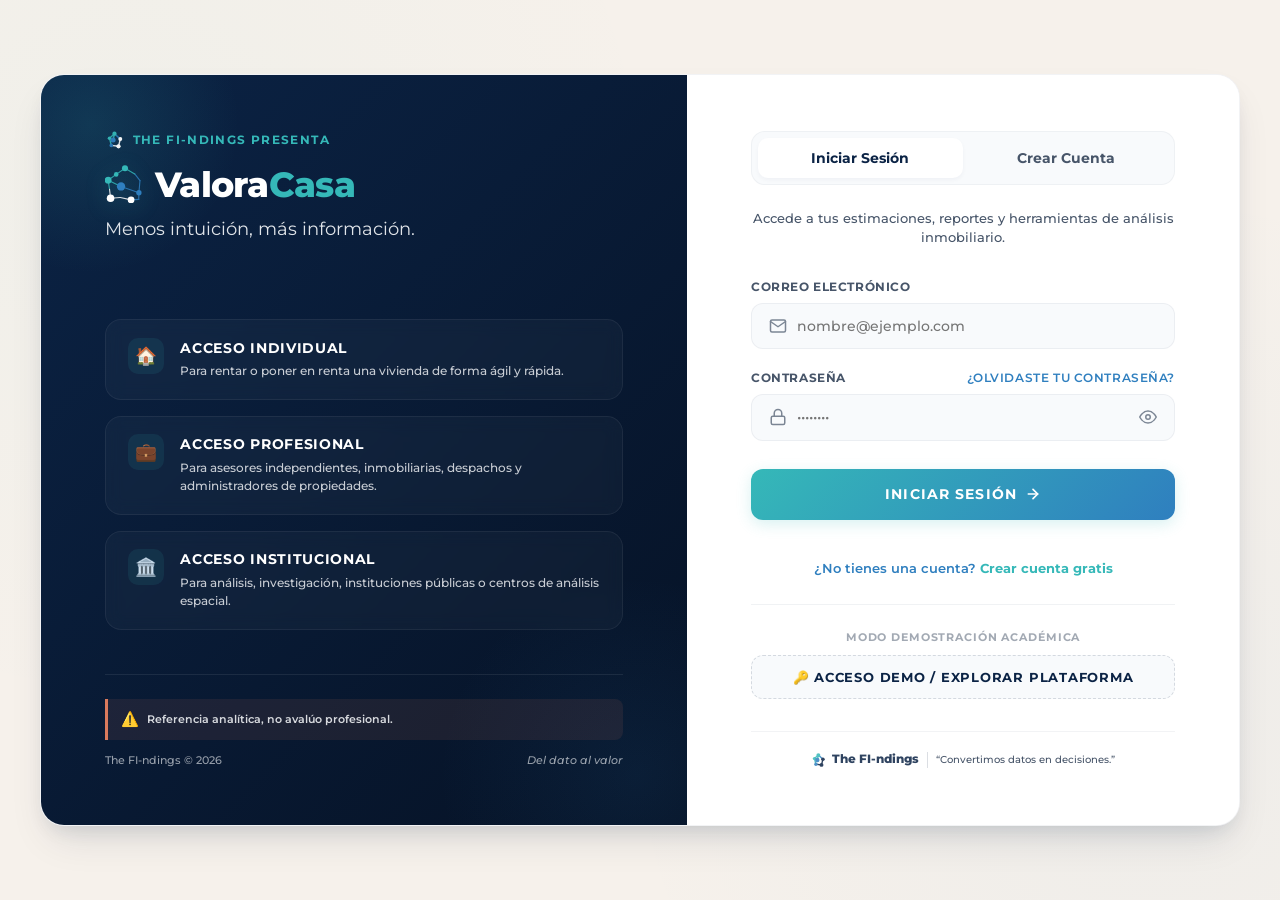
==== login.html @ 2d0f8b8a "Add login page; update usuariofinal.html Add a new responsive login/registration page (login.html) f" ====
<!DOCTYPE html>
<html lang="es">
<head>
  <meta charset="utf-8" />
  <meta name="viewport" content="width=device-width, initial-scale=1.0" />
  <title>Iniciar Sesión / Registro | ValoraCasa - The FI-ndings</title>
  <meta name="description" content="Accede a ValoraCasa, la plataforma líder en modelación matemática y ciencia de datos aplicada a la estimación referencial de rentas residenciales en México." />
  
  <!-- Google Fonts: Montserrat (300, 400, 500, 600, 700, 800) -->
  <link rel="preconnect" href="https://fonts.googleapis.com">
  <link rel="preconnect" href="https://fonts.gstatic.com" crossorigin>
  <link href="https://fonts.googleapis.com/css2?family=Montserrat:wght@300;400;500;600;700;800&display=swap" rel="stylesheet">
  
  <style>
    /* VARIABLES DE DISEÑO PREMIUM (PALETA EXCLUSIVA) */
    :root {
      --azul-marino: #0B2345;
      --turquesa: #35B8B8;
      --turquesa-brillo: #43cfcf;
      --azul-medio: #2F7FBF;
      --blanco-humo: #F8FAFC;
      --gris-azulado: #475569;
      --terracota: #D97A5D;
      --terracota-hover: #e28a6f;
      --beige: #F6F1EB;
      --white: #FFFFFF;
      
      --shadow-sm: 0 2px 4px rgba(11, 35, 69, 0.04);
      --shadow-md: 0 10px 25px -5px rgba(11, 35, 69, 0.08), 0 8px 16px -6px rgba(11, 35, 69, 0.08);
      --shadow-lg: 0 20px 40px -10px rgba(11, 35, 69, 0.12), 0 10px 20px -8px rgba(11, 35, 69, 0.12);
      --shadow-neon: 0 0 20px rgba(53, 184, 184, 0.25);
      
      --transition-smooth: all 0.35s cubic-bezier(0.4, 0, 0.2, 1);
      --font-family: 'Montserrat', Arial, Helvetica, sans-serif;
    }

    /* RESET & ESTILOS BASE */
    * {
      box-sizing: border-box;
      margin: 0;
      padding: 0;
    }

    body {
      font-family: var(--font-family);
      background-color: var(--beige);
      color: var(--azul-marino);
      min-height: 100vh;
      display: flex;
      justify-content: center;
      align-items: center;
      overflow-x: hidden;
      line-height: 1.5;
    }

    /* GRID DE FONDO DE DATOS DINÁMICO */
    .bg-grid-overlay {
      position: absolute;
      top: 0;
      left: 0;
      width: 100%;
      height: 100%;
      background-image: 
        radial-gradient(circle at 10% 20%, rgba(53, 184, 184, 0.03) 0%, transparent 40%),
        radial-gradient(circle at 90% 80%, rgba(47, 127, 191, 0.04) 0%, transparent 40%);
      z-index: 1;
      pointer-events: none;
    }

    /* CONTENEDOR PRINCIPAL SPLIT LAYOUT */
    .auth-wrapper {
      position: relative;
      z-index: 10;
      width: 100%;
      max-width: 1200px;
      min-height: 720px;
      margin: 1.5rem;
      background: var(--white);
      border-radius: 24px;
      box-shadow: var(--shadow-lg);
      display: flex;
      overflow: hidden;
      border: 1px solid rgba(11, 35, 69, 0.05);
      animation: slideUp 0.8s cubic-bezier(0.16, 1, 0.3, 1) forwards;
    }

    /* ---------------------------------------------------- */
    /* PANEL IZQUIERDO: BRANDING, DATA Y NIVELES DE ACCESO */
    /* ---------------------------------------------------- */
    .branding-panel {
      flex: 1.1;
      background: linear-gradient(135deg, var(--azul-marino) 0%, #061225 100%);
      color: var(--white);
      padding: 3.5rem 4rem;
      display: flex;
      flex-direction: column;
      justify-content: space-between;
      position: relative;
      overflow: hidden;
    }

    /* Efectos decorativos del panel */
    .branding-panel::before {
      content: '';
      position: absolute;
      width: 300px;
      height: 300px;
      background: radial-gradient(circle, rgba(53, 184, 184, 0.15) 0%, transparent 70%);
      top: -100px;
      left: -100px;
      border-radius: 50%;
    }

    .branding-panel::after {
      content: '';
      position: absolute;
      width: 400px;
      height: 400px;
      background: radial-gradient(circle, rgba(47, 127, 191, 0.1) 0%, transparent 70%);
      bottom: -150px;
      right: -150px;
      border-radius: 50%;
    }

    /* Header del Panel Izquierdo */
    .branding-header {
      position: relative;
      z-index: 5;
    }

    .mother-brand {
      display: flex;
      align-items: center;
      gap: 0.6rem;
      font-size: 0.72rem;
      letter-spacing: 0.12em;
      text-transform: uppercase;
      color: var(--turquesa);
      font-weight: 700;
      margin-bottom: 1rem;
    }

    .findings-mini-logo {
      width: 18px;
      height: 18px;
      opacity: 0.95;
    }

    .brand-title-block {
      display: flex;
      align-items: center;
      gap: 0.75rem;
      margin-bottom: 0.75rem;
    }

    .brand-logo-svg {
      width: 38px;
      height: 38px;
      filter: drop-shadow(0 4px 10px rgba(53, 184, 184, 0.3));
    }

    .brand-title {
      font-size: 2.2rem;
      font-weight: 800;
      letter-spacing: -0.02em;
      line-height: 1;
    }

    .brand-title span {
      color: var(--turquesa);
    }

    .brand-slogan {
      font-size: 1.15rem;
      font-weight: 400;
      color: var(--blanco-humo);
      opacity: 0.9;
      margin-bottom: 2rem;
    }

    /* Niveles de Acceso (Tarjetas) */
    .access-levels-container {
      position: relative;
      z-index: 5;
      display: flex;
      flex-direction: column;
      gap: 1rem;
      margin: 1.5rem 0;
    }

    .access-level-card {
      background: rgba(255, 255, 255, 0.03);
      border: 1px solid rgba(255, 255, 255, 0.06);
      border-radius: 16px;
      padding: 1.1rem 1.4rem;
      display: flex;
      align-items: flex-start;
      gap: 1rem;
      transition: var(--transition-smooth);
      backdrop-filter: blur(8px);
    }

    .access-level-card:hover {
      background: rgba(255, 255, 255, 0.06);
      border-color: rgba(53, 184, 184, 0.25);
      transform: translateX(6px);
    }

    .card-icon-box {
      width: 36px;
      height: 36px;
      border-radius: 10px;
      background: rgba(53, 184, 184, 0.1);
      display: flex;
      justify-content: center;
      align-items: center;
      color: var(--turquesa);
      font-size: 1.1rem;
      flex-shrink: 0;
      transition: var(--transition-smooth);
    }

    .access-level-card:hover .card-icon-box {
      background: var(--turquesa);
      color: var(--azul-marino);
      box-shadow: 0 0 12px rgba(53, 184, 184, 0.4);
    }

    .card-info h4 {
      font-size: 0.85rem;
      font-weight: 700;
      text-transform: uppercase;
      letter-spacing: 0.05em;
      margin-bottom: 0.25rem;
      color: var(--white);
    }

    .card-info p {
      font-size: 0.78rem;
      color: var(--blanco-humo);
      opacity: 0.8;
      font-weight: 500;
    }

    /* Footer del Panel Izquierdo */
    .branding-footer {
      position: relative;
      z-index: 5;
      display: flex;
      flex-direction: column;
      gap: 0.75rem;
      border-top: 1px solid rgba(255, 255, 255, 0.08);
      padding-top: 1.5rem;
    }

    .disclaimer-box {
      display: flex;
      align-items: center;
      gap: 0.5rem;
      background: rgba(217, 122, 93, 0.1);
      border-left: 3px solid var(--terracota);
      padding: 0.6rem 0.8rem;
      border-radius: 0 8px 8px 0;
    }

    .disclaimer-icon {
      font-size: 0.9rem;
      color: var(--terracota);
    }

    .disclaimer-text {
      font-size: 0.7rem;
      color: var(--blanco-humo);
      opacity: 0.85;
      font-weight: 600;
    }

    .findings-slogan-block {
      display: flex;
      justify-content: space-between;
      align-items: center;
      font-size: 0.7rem;
      color: var(--blanco-humo);
      opacity: 0.6;
      font-weight: 500;
    }

    /* ---------------------------------------------------- */
    /* PANEL DERECHO: FORMULARIOS DE INICIO / REGISTRO */
    /* ---------------------------------------------------- */
    .form-panel {
      flex: 0.9;
      background-color: var(--white);
      padding: 3.5rem 4rem;
      display: flex;
      flex-direction: column;
      justify-content: space-between;
      position: relative;
    }

    .form-header {
      margin-bottom: 2rem;
    }

    /* Tabs Deslizantes Modernos */
    .tab-container {
      background: var(--blanco-humo);
      padding: 0.35rem;
      border-radius: 14px;
      display: flex;
      position: relative;
      margin-bottom: 1.5rem;
      border: 1px solid rgba(11, 35, 69, 0.04);
    }

    .tab-btn {
      flex: 1;
      border: none;
      background: transparent;
      padding: 0.75rem 1rem;
      font-family: var(--font-family);
      font-size: 0.85rem;
      font-weight: 700;
      color: var(--gris-azulado);
      cursor: pointer;
      z-index: 2;
      transition: var(--transition-smooth);
      border-radius: 10px;
    }

    .tab-btn.active {
      color: var(--azul-marino);
    }

    /* Indicador deslizante */
    .tab-slider {
      position: absolute;
      top: 0.35rem;
      left: 0.35rem;
      width: calc(50% - 0.35rem);
      height: calc(100% - 0.7rem);
      background: var(--white);
      border-radius: 10px;
      box-shadow: var(--shadow-sm);
      z-index: 1;
      transition: transform 0.4s cubic-bezier(0.16, 1, 0.3, 1);
    }

    .tab-container.register-active .tab-slider {
      transform: translateX(100%);
    }

    /* CONTENEDOR DE FORMULARIOS */
    .form-content-wrapper {
      position: relative;
      width: 100%;
      flex-grow: 1;
    }

    .form-section {
      display: none;
      animation: fadeIn 0.4s ease forwards;
    }

    .form-section.active {
      display: flex;
      flex-direction: column;
      gap: 1.25rem;
    }

    /* GRUPOS DE INPUT PREMIUM */
    .input-group {
      display: flex;
      flex-direction: column;
      gap: 0.4rem;
      position: relative;
    }

    .input-label {
      font-size: 0.72rem;
      font-weight: 700;
      text-transform: uppercase;
      letter-spacing: 0.05em;
      color: var(--gris-azulado);
      display: flex;
      justify-content: space-between;
      align-items: center;
    }

    .input-container {
      position: relative;
      display: flex;
      align-items: center;
    }

    .input-icon {
      position: absolute;
      left: 1.1rem;
      color: var(--gris-azulado);
      opacity: 0.7;
      display: flex;
      align-items: center;
      pointer-events: none;
      transition: var(--transition-smooth);
    }

    .input-control {
      width: 100%;
      padding: 0.9rem 1.2rem 0.9rem 2.8rem;
      font-family: var(--font-family);
      font-size: 0.85rem;
      font-weight: 500;
      color: var(--azul-marino);
      background-color: var(--blanco-humo);
      border: 1.5px solid rgba(11, 35, 69, 0.05);
      border-radius: 12px;
      transition: var(--transition-smooth);
      outline: none;
    }

    .input-control:focus {
      background-color: var(--white);
      border-color: var(--turquesa);
      box-shadow: 0 0 0 4px rgba(53, 184, 184, 0.08);
    }

    .input-control:focus ~ .input-icon {
      color: var(--turquesa);
      opacity: 1;
    }

    /* Ojo de contraseña */
    .btn-toggle-password {
      position: absolute;
      right: 1.1rem;
      background: transparent;
      border: none;
      color: var(--gris-azulado);
      opacity: 0.7;
      cursor: pointer;
      display: flex;
      align-items: center;
      transition: var(--transition-smooth);
    }

    .btn-toggle-password:hover {
      opacity: 1;
      color: var(--turquesa);
    }

    /* SELECT CONTROLS PERSONALIZADOS */
    .select-control {
      appearance: none;
      -webkit-appearance: none;
      -moz-appearance: none;
      width: 100%;
      padding: 0.9rem 2.8rem 0.9rem 2.8rem;
      font-family: var(--font-family);
      font-size: 0.85rem;
      font-weight: 500;
      color: var(--azul-marino);
      background-color: var(--blanco-humo);
      border: 1.5px solid rgba(11, 35, 69, 0.05);
      border-radius: 12px;
      transition: var(--transition-smooth);
      outline: none;
      cursor: pointer;
    }

    .select-control:focus {
      background-color: var(--white);
      border-color: var(--turquesa);
      box-shadow: 0 0 0 4px rgba(53, 184, 184, 0.08);
    }

    .select-container {
      position: relative;
      display: flex;
      align-items: center;
      width: 100%;
    }

    .select-arrow {
      position: absolute;
      right: 1.2rem;
      color: var(--gris-azulado);
      pointer-events: none;
      display: flex;
      align-items: center;
    }

    /* Links y botones secundarios */
    .forgot-link {
      font-size: 0.75rem;
      color: var(--azul-medio);
      text-decoration: none;
      font-weight: 600;
      transition: var(--transition-smooth);
      align-self: flex-end;
    }

    .forgot-link:hover {
      color: var(--turquesa);
      text-decoration: underline;
    }

    /* BOTÓN DE ACCIÓN PRINCIPAL */
    .btn-submit-action {
      background: linear-gradient(135deg, var(--turquesa) 0%, var(--azul-medio) 100%);
      color: var(--white);
      border: none;
      padding: 1.05rem;
      border-radius: 12px;
      font-family: var(--font-family);
      font-size: 0.88rem;
      font-weight: 700;
      text-transform: uppercase;
      letter-spacing: 0.08em;
      cursor: pointer;
      box-shadow: 0 4px 15px rgba(53, 184, 184, 0.2);
      transition: var(--transition-smooth);
      display: flex;
      justify-content: center;
      align-items: center;
      gap: 0.5rem;
      position: relative;
      overflow: hidden;
      margin-top: 0.5rem;
    }

    .btn-submit-action::after {
      content: '';
      position: absolute;
      top: 0;
      left: -100%;
      width: 100%;
      height: 100%;
      background: linear-gradient(90deg, transparent, rgba(255, 255, 255, 0.2), transparent);
      transition: 0.5s;
    }

    .btn-submit-action:hover {
      transform: translateY(-2px);
      box-shadow: 0 6px 20px rgba(53, 184, 184, 0.35);
    }

    .btn-submit-action:hover::after {
      left: 100%;
    }

    .btn-submit-action:active {
      transform: translateY(0);
    }

    /* Botón DEMO interactivo */
    .demo-button-wrapper {
      display: flex;
      flex-direction: column;
      gap: 0.6rem;
      margin-top: 1.5rem;
      border-top: 1px solid rgba(11, 35, 69, 0.06);
      padding-top: 1.5rem;
    }

    .demo-divider {
      text-align: center;
      font-size: 0.68rem;
      font-weight: 700;
      text-transform: uppercase;
      letter-spacing: 0.08em;
      color: var(--gris-azulado);
      opacity: 0.5;
      position: relative;
    }

    .btn-demo-link {
      background-color: var(--blanco-humo);
      color: var(--azul-marino);
      border: 1px dashed rgba(11, 35, 69, 0.15);
      padding: 0.85rem;
      border-radius: 12px;
      font-family: var(--font-family);
      font-size: 0.8rem;
      font-weight: 700;
      text-transform: uppercase;
      letter-spacing: 0.06em;
      cursor: pointer;
      transition: var(--transition-smooth);
      display: flex;
      justify-content: center;
      align-items: center;
      gap: 0.5rem;
    }

    .btn-demo-link:hover {
      background-color: var(--beige);
      border-color: var(--turquesa);
      color: var(--turquesa);
    }

    /* Footer del Panel Derecho */
    .form-panel-footer {
      display: flex;
      justify-content: center;
      align-items: center;
      margin-top: 2rem;
      border-top: 1px solid rgba(11, 35, 69, 0.05);
      padding-top: 1.2rem;
    }

    .findings-logo-block {
      display: flex;
      align-items: center;
      gap: 0.4rem;
      opacity: 0.85;
      text-decoration: none;
      transition: var(--transition-smooth);
    }

    .findings-logo-block:hover {
      opacity: 1;
    }

    .findings-footer-logo {
      width: 14px;
      height: 14px;
    }

    .findings-footer-text {
      font-size: 0.72rem;
      font-weight: 800;
      color: var(--azul-marino);
    }

    .findings-footer-slogan {
      font-size: 0.65rem;
      color: var(--gris-azulado);
      font-weight: 500;
      margin-left: 0.5rem;
      border-left: 1px solid rgba(11, 35, 69, 0.15);
      padding-left: 0.5rem;
    }

    /* TEXTO CONTRATO REGISTRO */
    .register-footer-text {
      font-size: 0.68rem;
      color: var(--gris-azulado);
      opacity: 0.8;
      text-align: center;
      font-weight: 500;
      line-height: 1.4;
      margin-top: 0.25rem;
    }

    /* ---------------------------------------------------- */
    /* MODAL DE ACCESO DIRECTO DEMO */
    /* ---------------------------------------------------- */
    .modal-overlay {
      position: fixed;
      top: 0;
      left: 0;
      width: 100%;
      height: 100%;
      background: rgba(6, 18, 37, 0.7);
      backdrop-filter: blur(12px);
      z-index: 100;
      display: flex;
      justify-content: center;
      align-items: center;
      opacity: 0;
      pointer-events: none;
      transition: opacity 0.4s cubic-bezier(0.16, 1, 0.3, 1);
    }

    .modal-overlay.active {
      opacity: 1;
      pointer-events: all;
    }

    .modal-container {
      background: var(--white);
      width: 90%;
      max-width: 580px;
      border-radius: 24px;
      padding: 2.5rem;
      box-shadow: var(--shadow-lg);
      border: 1px solid rgba(11, 35, 69, 0.08);
      position: relative;
      transform: scale(0.9) translateY(20px);
      transition: transform 0.4s cubic-bezier(0.16, 1, 0.3, 1);
      animation: modalOpenGlow 3s infinite alternate;
    }

    .modal-overlay.active .modal-container {
      transform: scale(1) translateY(0);
    }

    .modal-close-btn {
      position: absolute;
      top: 1.2rem;
      right: 1.2rem;
      background: var(--blanco-humo);
      border: none;
      width: 32px;
      height: 32px;
      border-radius: 50%;
      display: flex;
      justify-content: center;
      align-items: center;
      cursor: pointer;
      color: var(--azul-marino);
      transition: var(--transition-smooth);
    }

    .modal-close-btn:hover {
      background: var(--beige);
      color: var(--terracota);
      transform: rotate(90deg);
    }

    .modal-header {
      text-align: center;
      margin-bottom: 1.8rem;
    }

    .modal-badge {
      display: inline-flex;
      align-items: center;
      gap: 0.4rem;
      background: rgba(53, 184, 184, 0.1);
      color: var(--turquesa);
      font-size: 0.65rem;
      font-weight: 800;
      text-transform: uppercase;
      letter-spacing: 0.08em;
      padding: 0.4rem 0.8rem;
      border-radius: 20px;
      margin-bottom: 0.75rem;
    }

    .modal-badge-dot {
      width: 6px;
      height: 6px;
      background-color: var(--turquesa);
      border-radius: 50%;
      animation: pulse-dot 1.2s infinite;
    }

    .modal-title {
      font-size: 1.4rem;
      font-weight: 800;
      color: var(--azul-marino);
      letter-spacing: -0.01em;
    }

    .modal-desc {
      font-size: 0.82rem;
      color: var(--gris-azulado);
      margin-top: 0.5rem;
      font-weight: 500;
    }

    .modal-choices-grid {
      display: grid;
      grid-template-columns: 1fr 1fr;
      gap: 1.25rem;
    }

    .modal-choice-card {
      border: 2px solid rgba(11, 35, 69, 0.05);
      border-radius: 18px;
      padding: 1.8rem 1.4rem;
      cursor: pointer;
      transition: var(--transition-smooth);
      display: flex;
      flex-direction: column;
      justify-content: space-between;
      background: var(--blanco-humo);
      position: relative;
      overflow: hidden;
    }

    .modal-choice-card:hover {
      border-color: var(--turquesa);
      background: var(--white);
      transform: translateY(-5px);
      box-shadow: var(--shadow-md);
    }

    .modal-choice-card.alt-card:hover {
      border-color: var(--terracota);
    }

    .choice-header-icon {
      font-size: 2rem;
      margin-bottom: 1rem;
      display: block;
    }

    .choice-tagline {
      font-size: 0.6rem;
      font-weight: 700;
      text-transform: uppercase;
      letter-spacing: 0.08em;
      color: var(--gris-azulado);
      margin-bottom: 0.25rem;
      display: block;
    }

    .choice-title {
      font-size: 0.95rem;
      font-weight: 800;
      color: var(--azul-marino);
      margin-bottom: 0.5rem;
    }

    .choice-desc {
      font-size: 0.72rem;
      color: var(--gris-azulado);
      line-height: 1.4;
      font-weight: 500;
      margin-bottom: 1.5rem;
    }

    .btn-choice-go {
      width: 100%;
      border: none;
      padding: 0.7rem;
      border-radius: 10px;
      font-family: var(--font-family);
      font-size: 0.72rem;
      font-weight: 700;
      text-transform: uppercase;
      letter-spacing: 0.05em;
      cursor: pointer;
      display: flex;
      justify-content: center;
      align-items: center;
      gap: 0.4rem;
      transition: var(--transition-smooth);
    }

    .modal-choice-card:not(.alt-card) .btn-choice-go {
      background-color: var(--azul-marino);
      color: var(--white);
    }

    .modal-choice-card:not(.alt-card):hover .btn-choice-go {
      background-color: var(--turquesa);
      box-shadow: 0 0 10px rgba(53, 184, 184, 0.4);
    }

    .modal-choice-card.alt-card .btn-choice-go {
      background-color: var(--azul-marino);
      color: var(--white);
    }

    .modal-choice-card.alt-card:hover .btn-choice-go {
      background-color: var(--terracota);
      box-shadow: 0 0 10px rgba(217, 122, 93, 0.4);
    }

    /* ---------------------------------------------------- */
    /* OVERLAY DE LOADING / ÉXITO */
    /* ---------------------------------------------------- */
    .success-overlay {
      position: absolute;
      top: 0;
      left: 0;
      width: 100%;
      height: 100%;
      background: var(--white);
      z-index: 50;
      display: flex;
      flex-direction: column;
      justify-content: center;
      align-items: center;
      padding: 3rem;
      opacity: 0;
      pointer-events: none;
      transition: opacity 0.4s cubic-bezier(0.16, 1, 0.3, 1);
    }

    .success-overlay.active {
      opacity: 1;
      pointer-events: all;
    }

    .spinner-ring {
      width: 60px;
      height: 60px;
      border: 4px solid var(--blanco-humo);
      border-top: 4px solid var(--turquesa);
      border-radius: 50%;
      animation: spin 1s linear infinite;
      margin-bottom: 1.5rem;
    }

    .success-check-badge {
      width: 72px;
      height: 72px;
      background-color: rgba(53, 184, 184, 0.1);
      border-radius: 50%;
      display: none;
      justify-content: center;
      align-items: center;
      color: var(--turquesa);
      font-size: 2.2rem;
      margin-bottom: 1.5rem;
      transform: scale(0.6);
      transition: transform 0.4s cubic-bezier(0.175, 0.885, 0.32, 1.275);
    }

    .success-overlay.show-check .spinner-ring {
      display: none;
    }

    .success-overlay.show-check .success-check-badge {
      display: flex;
      transform: scale(1);
    }

    .success-title {
      font-size: 1.3rem;
      font-weight: 800;
      color: var(--azul-marino);
      margin-bottom: 0.5rem;
      text-align: center;
    }

    .success-subtitle {
      font-size: 0.85rem;
      color: var(--gris-azulado);
      font-weight: 500;
      text-align: center;
    }

    /* ---------------------------------------------------- */
    /* ANIMACIONES Y ADAPTACIONES */
    /* ---------------------------------------------------- */
    @keyframes slideUp {
      from {
        opacity: 0;
        transform: translateY(30px);
      }
      to {
        opacity: 1;
        transform: translateY(0);
      }
    }

    @keyframes fadeIn {
      from {
        opacity: 0;
        transform: translateY(10px);
      }
      to {
        opacity: 1;
        transform: translateY(0);
      }
    }

    @keyframes spin {
      0% { transform: rotate(0deg); }
      100% { transform: rotate(360deg); }
    }

    @keyframes pulse-dot {
      0% { transform: scale(0.9); opacity: 0.5; }
      50% { transform: scale(1.2); opacity: 1; }
      100% { transform: scale(0.9); opacity: 0.5; }
    }

    @keyframes modalOpenGlow {
      from {
        box-shadow: 0 10px 25px -5px rgba(11, 35, 69, 0.08), 0 0 10px rgba(53, 184, 184, 0.05);
      }
      to {
        box-shadow: 0 20px 45px -10px rgba(11, 35, 69, 0.15), 0 0 25px rgba(53, 184, 184, 0.15);
      }
    }

    /* RESPONSIVO PARA TABLET Y MÓVIL */
    @media (max-width: 992px) {
      body {
        align-items: flex-start;
        padding: 1rem 0;
      }
      .auth-wrapper {
        flex-direction: column;
        min-height: auto;
        margin: 1rem;
        border-radius: 20px;
      }
      .branding-panel {
        padding: 3rem 2.5rem;
        flex: auto;
      }
      .form-panel {
        padding: 3rem 2.5rem;
        flex: auto;
      }
      .branding-panel::after {
        display: none;
      }
    }

    @media (max-width: 576px) {
      .branding-panel {
        padding: 2.5rem 1.5rem;
      }
      .form-panel {
        padding: 2.5rem 1.5rem;
      }
      .brand-title {
        font-size: 1.8rem;
      }
      .brand-slogan {
        font-size: 1rem;
      }
      .modal-choices-grid {
        grid-template-columns: 1fr;
        gap: 1rem;
      }
      .modal-container {
        padding: 2rem 1.5rem;
      }
    }
  </style>
</head>
<body>

  <!-- CAPA DE FONDO CON RENDER DE DATA -->
  <div class="bg-grid-overlay"></div>

  <!-- CONTENEDOR CENTRAL DE AUTENTICACIÓN -->
  <div class="auth-wrapper">
    
    <!-- PANTALLA DE REDIRECCIÓN EN PROGRESO (EXCLUSIVA) -->
    <div class="success-overlay" id="lbl-success-overlay">
      <div class="spinner-ring" id="lbl-overlay-spinner"></div>
      <div class="success-check-badge" id="lbl-overlay-badge">✓</div>
      <h3 class="success-title" id="lbl-overlay-title">Verificando Credenciales</h3>
      <p class="success-subtitle" id="lbl-overlay-subtitle">Conectando de forma segura con el servidor...</p>
    </div>

    <!-- ================================================== -->
    <!-- PANEL IZQUIERDO: COMUNICACIÓN DE PRODUCTO Y DATOS  -->
    <!-- ================================================== -->
    <div class="branding-panel">
      
      <!-- Bloque de Cabecera -->
      <div class="branding-header">
        <div class="mother-brand">
          <svg class="findings-mini-logo" viewBox="0 0 100 100" xmlns="http://www.w3.org/2000/svg">
            <g stroke-width="8" stroke-linecap="round" opacity="0.9">
              <line x1="52.6" y1="15.0" x2="25.0" y2="40.0" stroke="#35B8B8" />
              <line x1="25.0" y1="40.0" x2="35.0" y2="80.0" stroke="#35B8B8" />
              <line x1="35.0" y1="80.0" x2="75.0" y2="85.0" stroke="#FFFFFF" />
              <line x1="75.0" y1="85.0" x2="85.0" y2="45.0" stroke="#FFFFFF" />
              <line x1="85.0" y1="45.0" x2="52.6" y2="15.0" stroke="#2F7FBF" />
              <line x1="45.0" y1="50.0" x2="52.6" y2="15.0" stroke="#35B8B8" />
            </g>
            <circle cx="52.6" cy="15.0" r="12" fill="#35B8B8" />
            <circle cx="25.0" cy="40.0" r="10" fill="#35B8B8" />
            <circle cx="35.0" cy="80.0" r="10" fill="#2F7FBF" />
            <circle cx="75.0" cy="85.0" r="12" fill="#FFFFFF" />
            <circle cx="85.0" cy="45.0" r="11" fill="#FFFFFF" />
            <circle cx="45.0" cy="50.0" r="14" fill="#2F7FBF" />
          </svg>
          The FI-ndings presenta
        </div>
        
        <div class="brand-title-block">
          <!-- Logo Exclusivo ValoraCasa -->
          <svg class="brand-logo-svg" viewBox="0 0 100 100" xmlns="http://www.w3.org/2000/svg">
            <g stroke-width="3" stroke-linecap="round" opacity="0.85">
              <line x1="52.6" y1="8.6" x2="29.5" y2="24.7" stroke="#35B8B8" />
              <line x1="29.5" y1="24.7" x2="8.2" y2="40.2" stroke="#35B8B8" />
              <line x1="8.2" y1="40.2" x2="11.9" y2="63.9" stroke="#35B8B8" />
              <line x1="11.9" y1="63.9" x2="14.7" y2="87.5" stroke="#FFFFFF" />
              <line x1="14.7" y1="87.5" x2="40.4" y2="85.5" stroke="#FFFFFF" />
              <line x1="40.4" y1="85.5" x2="68.6" y2="91.7" stroke="#FFFFFF" />
              <line x1="68.6" y1="91.7" x2="88.8" y2="90.6" stroke="#2F7FBF" />
              <line x1="88.8" y1="90.6" x2="89.2" y2="73.0" stroke="#2F7FBF" />
              <line x1="89.2" y1="73.0" x2="92.1" y2="40.9" stroke="#2F7FBF" />
              <line x1="92.1" y1="40.9" x2="78.2" y2="23.5" stroke="#2F7FBF" />
              <line x1="78.2" y1="23.5" x2="52.6" y2="8.6" stroke="#35B8B8" />
              <line x1="42.2" y1="56.4" x2="8.2" y2="40.2" stroke="#35B8B8" />
              <line x1="42.2" y1="56.4" x2="89.2" y2="73.0" stroke="#2F7FBF" />
            </g>
            <circle cx="52.6" cy="8.6" r="8" fill="#35B8B8" />
            <circle cx="29.5" cy="24.7" r="6" fill="#35B8B8" />
            <circle cx="8.2" cy="40.2" r="9" fill="#35B8B8" />
            <circle cx="42.2" cy="56.4" r="11" fill="#2F7FBF" />
            <circle cx="89.2" cy="73.0" r="7" fill="#2F7FBF" />
            <circle cx="14.7" cy="87.5" r="10" fill="#FFFFFF" />
            <circle cx="68.6" cy="91.7" r="9" fill="#FFFFFF" />
          </svg>
          <h2 class="brand-title">Valora<span>Casa</span></h2>
        </div>
        <p class="brand-slogan">Menos intuición, más información. 
</p>
      </div>

      <!-- Niveles de Acceso Explicativos -->
      <div class="access-levels-container">
        <!-- 1. Individual -->
        <div class="access-level-card">
          <div class="card-icon-box">🏠</div>
          <div class="card-info">
            <h4>Acceso Individual</h4>
            <p>Para rentar o poner en renta una vivienda de forma ágil y rápida.</p>
          </div>
        </div>
        
        <!-- 2. Profesional -->
        <div class="access-level-card">
          <div class="card-icon-box">💼</div>
          <div class="card-info">
            <h4>Acceso Profesional</h4>
            <p>Para asesores independientes, inmobiliarias, despachos y administradores de propiedades.</p>
          </div>
        </div>
        
        <!-- 3. Institucional -->
        <div class="access-level-card">
          <div class="card-icon-box">🏛️</div>
          <div class="card-info">
            <h4>Acceso Institucional</h4>
            <p>Para análisis, investigación, instituciones públicas o centros de análisis espacial.</p>
          </div>
        </div>
      </div>

      <!-- Bloque de Pie de Página -->
      <div class="branding-footer">
        <div class="disclaimer-box">
          <span class="disclaimer-icon">⚠️</span>
          <span class="disclaimer-text">Referencia analítica, no avalúo profesional.</span>
        </div>
        <div class="findings-slogan-block">
          <span>The FI-ndings © 2026</span>
          <span style="font-style: italic;">Del dato al valor
</span>
        </div>
      </div>
    </div>

    <!-- ================================================== -->
    <!-- PANEL DERECHO: FORMULARIOS TABS Y ACCIONES        -->
    <!-- ================================================== -->
    <div class="form-panel">
      
      <!-- Cabecera de Formulario -->
      <div class="form-header">
        <!-- Tabs deslizantes de navegación -->
        <div class="tab-container" id="lbl-tab-container">
          <div class="tab-slider" id="lbl-tab-slider"></div>
          <button class="tab-btn active" id="tab-login-btn" onclick="switchTab('login')">Iniciar Sesión</button>
          <button class="tab-btn" id="tab-register-btn" onclick="switchTab('register')">Crear Cuenta</button>
        </div>
        
        <p style="font-size: 0.8rem; color: var(--gris-azulado); text-align: center; font-weight: 500;" id="form-subtext">
          Accede a tus estimaciones, reportes y herramientas de análisis inmobiliario.
        </p>
      </div>

      <!-- Contenedor dinámico de formularios -->
      <div class="form-content-wrapper">
        
        <!-- ================================================== -->
        <!-- FORMULARIO 1: INICIAR SESIÓN                       -->
        <!-- ================================================== -->
        <form class="form-section active" id="form-login" onsubmit="handleFormSubmit(event, 'login')">
          
          <!-- Correo Electrónico -->
          <div class="input-group">
            <label class="input-label" for="login_email">Correo Electrónico</label>
            <div class="input-container">
              <input type="email" id="login_email" class="input-control" placeholder="nombre@ejemplo.com" required />
              <span class="input-icon">
                <svg width="18" height="18" fill="none" stroke="currentColor" stroke-width="2" stroke-linecap="round" stroke-linejoin="round" viewBox="0 0 24 24">
                  <path d="M4 4h16c1.1 0 2 .9 2 2v12c0 1.1-.9 2-2 2H4c-1.1 0-2-.9-2-2V6c0-1.1.9-2 2-2z"/>
                  <polyline points="22,6 12,13 2,6"/>
                </svg>
              </span>
            </div>
          </div>

          <!-- Contraseña -->
          <div class="input-group">
            <div class="input-label">
              <span>Contraseña</span>
              <a href="#" class="forgot-link" onclick="triggerToast('Solicitud de recuperación de contraseña enviada a tu correo.')">¿Olvidaste tu contraseña?</a>
            </div>
            <div class="input-container">
              <input type="password" id="login_pass" class="input-control" placeholder="••••••••" required />
              <span class="input-icon">
                <svg width="18" height="18" fill="none" stroke="currentColor" stroke-width="2" stroke-linecap="round" stroke-linejoin="round" viewBox="0 0 24 24">
                  <rect x="3" y="11" width="18" height="11" rx="2" ry="2"/>
                  <path d="M7 11V7a5 5 0 0 1 10 0v4"/>
                </svg>
              </span>
              <button type="button" class="btn-toggle-password" onclick="togglePasswordVisibility('login_pass')">
                <svg width="18" height="18" fill="none" stroke="currentColor" stroke-width="2" stroke-linecap="round" stroke-linejoin="round" viewBox="0 0 24 24" class="eye-icon">
                  <path d="M1 12s4-8 11-8 11 8 11 8-4 8-11 8-11-8-11-8z"/>
                  <circle cx="12" cy="12" r="3"/>
                </svg>
              </button>
            </div>
          </div>

          <!-- Botón de Envío -->
          <button type="submit" class="btn-submit-action">
            Iniciar Sesión
            <svg width="16" height="16" fill="none" stroke="currentColor" stroke-width="2.5" stroke-linecap="round" stroke-linejoin="round" viewBox="0 0 24 24">
              <line x1="5" y1="12" x2="19" y2="12"></line>
              <polyline points="12 5 19 12 12 19"></polyline>
            </svg>
          </button>

          <!-- Link secundario para Crear Cuenta -->
          <div style="text-align: center; margin-top: 1rem;">
            <a href="#" class="forgot-link" onclick="switchTab('register'); return false;" style="align-self: center; font-size: 0.8rem; text-decoration: none;">
              ¿No tienes una cuenta? <span style="color: var(--turquesa); font-weight: 700;">Crear cuenta gratis</span>
            </a>
          </div>
        </form>

        <!-- ================================================== -->
        <!-- FORMULARIO 2: CREAR CUENTA                         -->
        <!-- ================================================== -->
        <form class="form-section" id="form-register" onsubmit="handleFormSubmit(event, 'register')">
          
          <!-- Nombre Completo -->
          <div class="input-group">
            <label class="input-label" for="reg_nombre">Nombre Completo</label>
            <div class="input-container">
              <input type="text" id="reg_nombre" class="input-control" placeholder="Ej. Ana Gómez" required />
              <span class="input-icon">
                <svg width="18" height="18" fill="none" stroke="currentColor" stroke-width="2" stroke-linecap="round" stroke-linejoin="round" viewBox="0 0 24 24">
                  <path d="M20 21v-2a4 4 0 0 0-4-4H8a4 4 0 0 0-4 4v2"/>
                  <circle cx="12" cy="7" r="4"/>
                </svg>
              </span>
            </div>
          </div>

          <!-- Correo Electrónico -->
          <div class="input-group">
            <label class="input-label" for="reg_email">Correo Electrónico</label>
            <div class="input-container">
              <input type="email" id="reg_email" class="input-control" placeholder="correo@ejemplo.com" required />
              <span class="input-icon">
                <svg width="18" height="18" fill="none" stroke="currentColor" stroke-width="2" stroke-linecap="round" stroke-linejoin="round" viewBox="0 0 24 24">
                  <path d="M4 4h16c1.1 0 2 .9 2 2v12c0 1.1-.9 2-2 2H4c-1.1 0-2-.9-2-2V6c0-1.1.9-2 2-2z"/>
                  <polyline points="22,6 12,13 2,6"/>
                </svg>
              </span>
            </div>
          </div>

          <!-- Contraseña -->
          <div class="input-group">
            <label class="input-label" for="reg_pass">Contraseña</label>
            <div class="input-container">
              <input type="password" id="reg_pass" class="input-control" placeholder="Mínimo 8 caracteres" required minlength="8" />
              <span class="input-icon">
                <svg width="18" height="18" fill="none" stroke="currentColor" stroke-width="2" stroke-linecap="round" stroke-linejoin="round" viewBox="0 0 24 24">
                  <rect x="3" y="11" width="18" height="11" rx="2" ry="2"/>
                  <path d="M7 11V7a5 5 0 0 1 10 0v4"/>
                </svg>
              </span>
              <button type="button" class="btn-toggle-password" onclick="togglePasswordVisibility('reg_pass')">
                <svg width="18" height="18" fill="none" stroke="currentColor" stroke-width="2" stroke-linecap="round" stroke-linejoin="round" viewBox="0 0 24 24">
                  <path d="M1 12s4-8 11-8 11 8 11 8-4 8-11 8-11-8-11-8z"/>
                  <circle cx="12" cy="12" r="3"/>
                </svg>
              </button>
            </div>
          </div>

          <!-- Confirmar Contraseña -->
          <div class="input-group">
            <label class="input-label" for="reg_pass_conf">Confirmar Contraseña</label>
            <div class="input-container">
              <input type="password" id="reg_pass_conf" class="input-control" placeholder="Repite tu contraseña" required />
              <span class="input-icon">
                <svg width="18" height="18" fill="none" stroke="currentColor" stroke-width="2" stroke-linecap="round" stroke-linejoin="round" viewBox="0 0 24 24">
                  <rect x="3" y="11" width="18" height="11" rx="2" ry="2"/>
                  <path d="M7 11V7a5 5 0 0 1 10 0v4"/>
                </svg>
              </span>
            </div>
          </div>

          <!-- Selección del Tipo de Cuenta (Muy Importante) -->
          <div class="input-group">
            <label class="input-label" for="reg_tipo_cuenta">Tipo de Cuenta</label>
            <div class="select-container">
              <select id="reg_tipo_cuenta" class="select-control" onchange="updateProfileOptions()" required>
                <option value="individual" selected>Usuario individual</option>
                <option value="profesional">Profesional inmobiliario</option>
                <option value="institucional">Institucional</option>
              </select>
              <span class="input-icon">
                <svg width="18" height="18" fill="none" stroke="currentColor" stroke-width="2" stroke-linecap="round" stroke-linejoin="round" viewBox="0 0 24 24">
                  <path d="M17 21v-2a4 4 0 0 0-4-4H5a4 4 0 0 0-4 4v2"/>
                  <circle cx="9" cy="7" r="4"/>
                  <path d="M23 21v-2a4 4 0 0 0-3-3.87"/>
                  <path d="M16 3.13a4 4 0 0 1 0 7.75"/>
                </svg>
              </span>
              <span class="select-arrow">▼</span>
            </div>
          </div>

          <!-- Selección del Perfil (Dinámico) -->
          <div class="input-group">
            <label class="input-label" for="reg_perfil">Perfil de Usuario</label>
            <div class="select-container">
              <select id="reg_perfil" class="select-control" required>
                <!-- Opciones dinámicas cargadas por JS -->
              </select>
              <span class="input-icon">
                <svg width="18" height="18" fill="none" stroke="currentColor" stroke-width="2" stroke-linecap="round" stroke-linejoin="round" viewBox="0 0 24 24">
                  <path d="M14 2H6a2 2 0 0 0-2 2v16a2 2 0 0 0 2 2h12a2 2 0 0 0 2-2V8z"/>
                  <polyline points="14 2 14 8 20 8"/>
                  <line x1="16" y1="13" x2="8" y2="13"/>
                  <line x1="16" y1="17" x2="8" y2="17"/>
                  <polyline points="10 9 9 9 8 9"/>
                </svg>
              </span>
              <span class="select-arrow">▼</span>
            </div>
          </div>

          <!-- Botón de Registro -->
          <button type="submit" class="btn-submit-action">
            Crear Cuenta
            <svg width="16" height="16" fill="none" stroke="currentColor" stroke-width="2.5" stroke-linecap="round" stroke-linejoin="round" viewBox="0 0 24 24">
              <path d="M14 9V5a3 3 0 0 0-3-3l-4 9v11h11.28a2 2 0 0 0 2-1.7l1.38-9a2 2 0 0 0-2-2.3zM7 22H4a2 2 0 0 1-2-2v-7a2 2 0 0 1 2-2h3"/>
            </svg>
          </button>
          
          <p class="register-footer-text">
            Comienza con acceso básico y escala a funciones avanzadas según tus necesidades.
          </p>
        </form>

      </div>

      <!-- Acceso Demo / Exploración Rápida -->
      <div class="demo-button-wrapper">
        <div class="demo-divider">Modo Demostración Académica</div>
        <button class="btn-demo-link" onclick="openDemoModal()">
          🔑 Acceso Demo / Explorar Plataforma
        </button>
      </div>

      <!-- Créditos Marca Madre -->
      <div class="form-panel-footer">
        <a href="index.html" class="findings-logo-block">
          <svg class="findings-footer-logo" viewBox="0 0 100 100" xmlns="http://www.w3.org/2000/svg">
            <g stroke-width="10" stroke-linecap="round">
              <line x1="52.6" y1="15.0" x2="25.0" y2="40.0" stroke="#35B8B8" />
              <line x1="25.0" y1="40.0" x2="35.0" y2="80.0" stroke="#35B8B8" />
              <line x1="35.0" y1="80.0" x2="75.0" y2="85.0" stroke="#0B2345" />
              <line x1="75.0" y1="85.0" x2="85.0" y2="45.0" stroke="#0B2345" />
              <line x1="85.0" y1="45.0" x2="52.6" y2="15.0" stroke="#2F7FBF" />
              <line x1="45.0" y1="50.0" x2="52.6" y2="15.0" stroke="#35B8B8" />
            </g>
            <circle cx="52.6" cy="15.0" r="14" fill="#35B8B8" />
            <circle cx="25.0" cy="40.0" r="12" fill="#35B8B8" />
            <circle cx="35.0" cy="80.0" r="12" fill="#2F7FBF" />
            <circle cx="75.0" cy="85.0" r="14" fill="#0B2345" />
            <circle cx="85.0" cy="45.0" r="13" fill="#0B2345" />
            <circle cx="45.0" cy="50.0" r="16" fill="#2F7FBF" />
          </svg>
          <span class="findings-footer-text">The FI-ndings</span>
        </a>
        <span class="findings-footer-slogan">“Convertimos datos en decisiones.”</span>
      </div>

    </div>

  </div>

  <!-- ================================================== -->
  <!-- MODAL SECTOR DE CAPAS: EXPLORACIÓN DIRECTA         -->
  <!-- ================================================== -->
  <div class="modal-overlay" id="lbl-demo-modal">
    <div class="modal-container">
      <button class="modal-close-btn" onclick="closeDemoModal()">✕</button>
      
      <div class="modal-header">
        <div class="modal-badge">
          <span class="modal-badge-dot"></span>
          ENTORNO DE DEMOSTRACIÓN ACTIVO
        </div>
        <h4 class="modal-title">Explorar ValoraCasa</h4>
        <p class="modal-desc">
          Esta plataforma académica está segmentada en dos capas funcionales optimizadas según perfiles de uso. Selecciona el entorno que deseas explorar:
        </p>
      </div>

      <div class="modal-choices-grid">
        <!-- Tarjeta Capa 1 -->
        <div class="modal-choice-card" onclick="redirectWithLoader('usuariofinal.html', 'Accediendo al Portal de Simulación...')">
          <div>
            <span class="choice-header-icon">🏠</span>
            <span class="choice-tagline">Capa 1 · Comercial</span>
            <h5 class="choice-title">Usuario Final</h5>
            <p class="choice-desc">
              Simulador referencial de rentas ideal para propietarios, inquilinos e intermediarios inmobiliarios.
            </p>
          </div>
          <button class="btn-choice-go">
            Explorar Capa 1
            <svg width="12" height="12" fill="none" stroke="currentColor" stroke-width="2.5" viewBox="0 0 24 24">
              <path d="M5 12h14M12 5l7 7-7 7"/>
            </svg>
          </button>
        </div>

        <!-- Tarjeta Capa 2 -->
        <div class="modal-choice-card alt-card" onclick="redirectWithLoader('consola.html', 'Accediendo al Centro Analítico de Datos...')">
          <div>
            <span class="choice-header-icon">📊</span>
            <span class="choice-tagline">Capa 2 · Técnica</span>
            <h5 class="choice-title">Centro Analítico</h5>
            <p class="choice-desc">
              Consola estadística, visualización del pipeline con XGBoost, análisis de la ENIGH y Power BI Gateway.
            </p>
          </div>
          <button class="btn-choice-go">
            Explorar Capa 2
            <svg width="12" height="12" fill="none" stroke="currentColor" stroke-width="2.5" viewBox="0 0 24 24">
              <path d="M5 12h14M12 5l7 7-7 7"/>
            </svg>
          </button>
        </div>
      </div>

    </div>
  </div>

  <!-- SCRIPTS Y LÓGICA DINÁMICA DE USUARIO -->
  <script>
    // DEFINICIÓN DE PERFILES SEGÚN EL TIPO DE CUENTA
    const perfilesData = {
      individual: [
        { value: 'interesado', label: 'Persona interesada en rentar' },
        { value: 'propietario', label: 'Propietario' }
      ],
      profesional: [
        { value: 'asesor', label: 'Asesor inmobiliario' },
        { value: 'inmobiliaria', label: 'Inmobiliaria / despacho' },
        { value: 'administrador', label: 'Administrador de propiedades' },
        { value: 'desarrollador', label: 'Desarrollador / inversionista' }
      ],
      institucional: [
        { value: 'educacion', label: 'Institución educativa' },
        { value: 'publica', label: 'Institución pública' },
        { value: 'investigacion', label: 'Centro de investigación' }
      ]
    };

    // CONTROL DE VISIBILIDAD DE CONTRASEÑA
    function togglePasswordVisibility(inputId) {
      const input = document.getElementById(inputId);
      if (input.type === 'password') {
        input.type = 'text';
      } else {
        input.type = 'password';
      }
    }

    // ACTUALIZACIÓN DINÁMICA DEL SELECTOR DE PERFILES
    function updateProfileOptions() {
      const tipoCuentaSelect = document.getElementById('reg_tipo_cuenta');
      const perfilSelect = document.getElementById('reg_perfil');
      const selectedTipo = tipoCuentaSelect.value;
      
      // Limpiar opciones previas
      perfilSelect.innerHTML = '';
      
      // Cargar nuevos perfiles correspondientes
      const perfiles = perfilesData[selectedTipo];
      perfiles.forEach(perf => {
        const option = document.createElement('option');
        option.value = perf.value;
        option.textContent = perf.label;
        perfilSelect.appendChild(option);
      });
    }

    // CONTROL DE TABS (INICIAR SESIÓN / REGISTRO)
    function switchTab(tabName) {
      const tabContainer = document.getElementById('lbl-tab-container');
      const loginBtn = document.getElementById('tab-login-btn');
      const registerBtn = document.getElementById('tab-register-btn');
      const formLogin = document.getElementById('form-login');
      const formRegister = document.getElementById('form-register');
      const subtext = document.getElementById('form-subtext');

      if (tabName === 'login') {
        tabContainer.classList.remove('register-active');
        loginBtn.classList.add('active');
        registerBtn.classList.remove('active');
        formLogin.classList.add('active');
        formRegister.classList.remove('active');
        subtext.innerText = "Accede a tus estimaciones, reportes y herramientas de análisis inmobiliario.";
      } else {
        tabContainer.classList.add('register-active');
        loginBtn.classList.remove('active');
        registerBtn.classList.add('active');
        formLogin.classList.remove('active');
        formRegister.classList.add('active');
        subtext.innerText = "Crea una cuenta en segundos para registrar estimaciones y descargar reportes completos.";
      }
    }

    // CONTROL DEL MODAL DE ACCESO DIRECTO DEMO
    function openDemoModal() {
      document.getElementById('lbl-demo-modal').classList.add('active');
    }

    function closeDemoModal() {
      document.getElementById('lbl-demo-modal').classList.remove('active');
    }

    // SIMULACIÓN DE REDIRECCIONAMIENTO CON ANIMACIÓN DE ENLACE DE DATOS
    function redirectWithLoader(url, message) {
      closeDemoModal();
      const overlay = document.getElementById('lbl-success-overlay');
      const title = document.getElementById('lbl-overlay-title');
      const subtitle = document.getElementById('lbl-overlay-subtitle');
      const spinner = document.getElementById('lbl-overlay-spinner');
      const badge = document.getElementById('lbl-overlay-badge');

      overlay.classList.add('active');
      title.innerText = "Estableciendo Conexión de Datos";
      subtitle.innerText = message;

      setTimeout(() => {
        overlay.classList.add('show-check');
        title.innerText = "Acceso Autorizado";
        subtitle.innerText = "Redireccionando de forma segura...";
        
        setTimeout(() => {
          window.location.href = url;
        }, 1000);
      }, 1800);
    }

    // CONTROL DE MENSAJES TEMPORALES (TOAST / AVISO)
    function triggerToast(message) {
      alert(message);
    }

    // CONTROL DE ENVÍO DE FORMULARIOS CON VALIDACIÓN Y REDIRECCIÓN INTELIGENTE
    function handleFormSubmit(event, type) {
      event.preventDefault();
      
      const overlay = document.getElementById('lbl-success-overlay');
      const title = document.getElementById('lbl-overlay-title');
      const subtitle = document.getElementById('lbl-overlay-subtitle');
      
      // Mostrar overlay de carga predictiva
      overlay.classList.remove('show-check');
      overlay.classList.add('active');
      
      if (type === 'login') {
        const email = document.getElementById('login_email').value;
        title.innerText = "Autenticando Identidad";
        subtitle.innerText = `Sincronizando sesión para ${email}...`;
        
        // Simular éxito y redirección inteligente según contexto de datos
        setTimeout(() => {
          overlay.classList.add('show-check');
          title.innerText = "Sesión Iniciada Exitosamente";
          subtitle.innerText = "Cargando tus credenciales de negocio...";
          
          setTimeout(() => {
            // Mandamos al portal selector index.html
            window.location.href = 'index.html';
          }, 1200);
        }, 2000);
        
      } else {
        const nombre = document.getElementById('reg_nombre').value;
        const tipoCuenta = document.getElementById('reg_tipo_cuenta').value;
        title.innerText = "Procesando Registro";
        subtitle.innerText = `Creando cuenta de perfil ${tipoCuenta} para ${nombre}...`;
        
        // Redirección inteligente basada en el tipo de cuenta creada
        setTimeout(() => {
          overlay.classList.add('show-check');
          title.innerText = "Cuenta Creada Exitosamente";
          
          let targetUrl = 'usuariofinal.html';
          if (tipoCuenta === 'individual') {
            subtitle.innerText = "Redireccionando al Simulador Habitacional...";
            targetUrl = 'usuariofinal.html';
          } else {
            subtitle.innerText = "Redireccionando a la Consola Técnica de Ciencia de Datos...";
            targetUrl = 'consola.html';
          }
          
          setTimeout(() => {
            window.location.href = targetUrl;
          }, 1500);
        }, 2200);
      }
    }

    // Inicializar selectores dinámicos al iniciar la carga
    window.addEventListener('DOMContentLoaded', () => {
      updateProfileOptions();
    });
  </script>
</body>
</html>
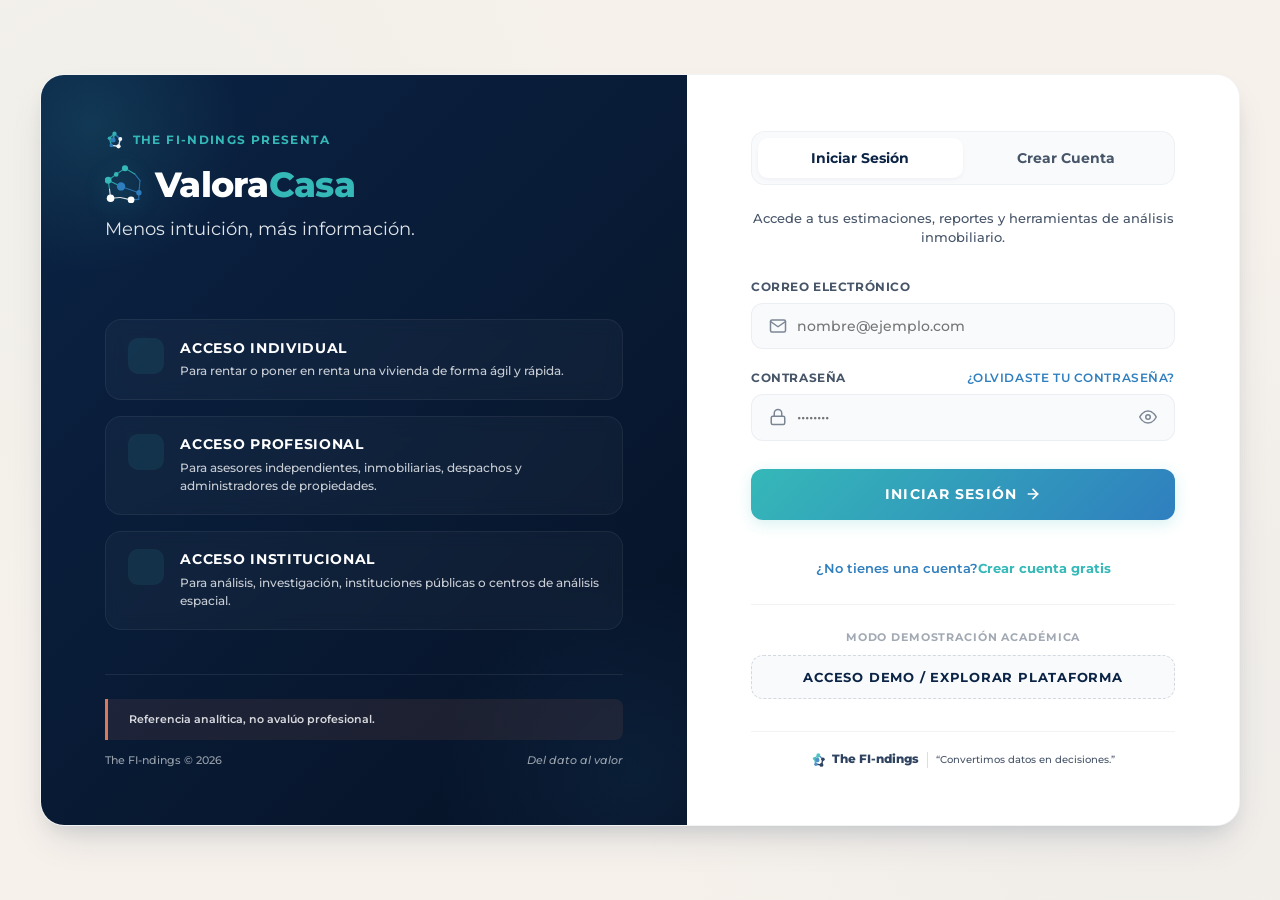
==== commit 94461b9f: "feat: unify platform, calibrate XGBoost math, remove emojis, improve logo branding and center text" ====
--- a/login.html
+++ b/login.html
@@ -1,1625 +1,1561 @@
 <!DOCTYPE html>
 <html lang="es">
 <head>
-  <meta charset="utf-8" />
-  <meta name="viewport" content="width=device-width, initial-scale=1.0" />
-  <title>Iniciar Sesión / Registro | ValoraCasa - The FI-ndings</title>
-  <meta name="description" content="Accede a ValoraCasa, la plataforma líder en modelación matemática y ciencia de datos aplicada a la estimación referencial de rentas residenciales en México." />
-  
-  <!-- Google Fonts: Montserrat (300, 400, 500, 600, 700, 800) -->
-  <link rel="preconnect" href="https://fonts.googleapis.com">
-  <link rel="preconnect" href="https://fonts.gstatic.com" crossorigin>
-  <link href="https://fonts.googleapis.com/css2?family=Montserrat:wght@300;400;500;600;700;800&display=swap" rel="stylesheet">
-  
-  <style>
-    /* VARIABLES DE DISEÑO PREMIUM (PALETA EXCLUSIVA) */
-    :root {
-      --azul-marino: #0B2345;
-      --turquesa: #35B8B8;
-      --turquesa-brillo: #43cfcf;
-      --azul-medio: #2F7FBF;
-      --blanco-humo: #F8FAFC;
-      --gris-azulado: #475569;
-      --terracota: #D97A5D;
-      --terracota-hover: #e28a6f;
-      --beige: #F6F1EB;
-      --white: #FFFFFF;
-      
-      --shadow-sm: 0 2px 4px rgba(11, 35, 69, 0.04);
-      --shadow-md: 0 10px 25px -5px rgba(11, 35, 69, 0.08), 0 8px 16px -6px rgba(11, 35, 69, 0.08);
-      --shadow-lg: 0 20px 40px -10px rgba(11, 35, 69, 0.12), 0 10px 20px -8px rgba(11, 35, 69, 0.12);
-      --shadow-neon: 0 0 20px rgba(53, 184, 184, 0.25);
-      
-      --transition-smooth: all 0.35s cubic-bezier(0.4, 0, 0.2, 1);
-      --font-family: 'Montserrat', Arial, Helvetica, sans-serif;
-    }
-
-    /* RESET & ESTILOS BASE */
-    * {
-      box-sizing: border-box;
-      margin: 0;
-      padding: 0;
-    }
-
-    body {
-      font-family: var(--font-family);
-      background-color: var(--beige);
-      color: var(--azul-marino);
-      min-height: 100vh;
-      display: flex;
-      justify-content: center;
-      align-items: center;
-      overflow-x: hidden;
-      line-height: 1.5;
-    }
-
-    /* GRID DE FONDO DE DATOS DINÁMICO */
-    .bg-grid-overlay {
-      position: absolute;
-      top: 0;
-      left: 0;
-      width: 100%;
-      height: 100%;
-      background-image: 
-        radial-gradient(circle at 10% 20%, rgba(53, 184, 184, 0.03) 0%, transparent 40%),
-        radial-gradient(circle at 90% 80%, rgba(47, 127, 191, 0.04) 0%, transparent 40%);
-      z-index: 1;
-      pointer-events: none;
-    }
-
-    /* CONTENEDOR PRINCIPAL SPLIT LAYOUT */
-    .auth-wrapper {
-      position: relative;
-      z-index: 10;
-      width: 100%;
-      max-width: 1200px;
-      min-height: 720px;
-      margin: 1.5rem;
-      background: var(--white);
-      border-radius: 24px;
-      box-shadow: var(--shadow-lg);
-      display: flex;
-      overflow: hidden;
-      border: 1px solid rgba(11, 35, 69, 0.05);
-      animation: slideUp 0.8s cubic-bezier(0.16, 1, 0.3, 1) forwards;
-    }
-
-    /* ---------------------------------------------------- */
-    /* PANEL IZQUIERDO: BRANDING, DATA Y NIVELES DE ACCESO */
-    /* ---------------------------------------------------- */
-    .branding-panel {
-      flex: 1.1;
-      background: linear-gradient(135deg, var(--azul-marino) 0%, #061225 100%);
-      color: var(--white);
-      padding: 3.5rem 4rem;
-      display: flex;
-      flex-direction: column;
-      justify-content: space-between;
-      position: relative;
-      overflow: hidden;
-    }
-
-    /* Efectos decorativos del panel */
-    .branding-panel::before {
-      content: '';
-      position: absolute;
-      width: 300px;
-      height: 300px;
-      background: radial-gradient(circle, rgba(53, 184, 184, 0.15) 0%, transparent 70%);
-      top: -100px;
-      left: -100px;
-      border-radius: 50%;
-    }
-
-    .branding-panel::after {
-      content: '';
-      position: absolute;
-      width: 400px;
-      height: 400px;
-      background: radial-gradient(circle, rgba(47, 127, 191, 0.1) 0%, transparent 70%);
-      bottom: -150px;
-      right: -150px;
-      border-radius: 50%;
-    }
-
-    /* Header del Panel Izquierdo */
-    .branding-header {
-      position: relative;
-      z-index: 5;
-    }
-
-    .mother-brand {
-      display: flex;
-      align-items: center;
-      gap: 0.6rem;
-      font-size: 0.72rem;
-      letter-spacing: 0.12em;
-      text-transform: uppercase;
-      color: var(--turquesa);
-      font-weight: 700;
-      margin-bottom: 1rem;
-    }
-
-    .findings-mini-logo {
-      width: 18px;
-      height: 18px;
-      opacity: 0.95;
-    }
-
-    .brand-title-block {
-      display: flex;
-      align-items: center;
-      gap: 0.75rem;
-      margin-bottom: 0.75rem;
-    }
-
-    .brand-logo-svg {
-      width: 38px;
-      height: 38px;
-      filter: drop-shadow(0 4px 10px rgba(53, 184, 184, 0.3));
-    }
-
-    .brand-title {
-      font-size: 2.2rem;
-      font-weight: 800;
-      letter-spacing: -0.02em;
-      line-height: 1;
-    }
-
-    .brand-title span {
-      color: var(--turquesa);
-    }
-
-    .brand-slogan {
-      font-size: 1.15rem;
-      font-weight: 400;
-      color: var(--blanco-humo);
-      opacity: 0.9;
-      margin-bottom: 2rem;
-    }
-
-    /* Niveles de Acceso (Tarjetas) */
-    .access-levels-container {
-      position: relative;
-      z-index: 5;
-      display: flex;
-      flex-direction: column;
-      gap: 1rem;
-      margin: 1.5rem 0;
-    }
-
-    .access-level-card {
-      background: rgba(255, 255, 255, 0.03);
-      border: 1px solid rgba(255, 255, 255, 0.06);
-      border-radius: 16px;
-      padding: 1.1rem 1.4rem;
-      display: flex;
-      align-items: flex-start;
-      gap: 1rem;
-      transition: var(--transition-smooth);
-      backdrop-filter: blur(8px);
-    }
-
-    .access-level-card:hover {
-      background: rgba(255, 255, 255, 0.06);
-      border-color: rgba(53, 184, 184, 0.25);
-      transform: translateX(6px);
-    }
-
-    .card-icon-box {
-      width: 36px;
-      height: 36px;
-      border-radius: 10px;
-      background: rgba(53, 184, 184, 0.1);
-      display: flex;
-      justify-content: center;
-      align-items: center;
-      color: var(--turquesa);
-      font-size: 1.1rem;
-      flex-shrink: 0;
-      transition: var(--transition-smooth);
-    }
-
-    .access-level-card:hover .card-icon-box {
-      background: var(--turquesa);
-      color: var(--azul-marino);
-      box-shadow: 0 0 12px rgba(53, 184, 184, 0.4);
-    }
-
-    .card-info h4 {
-      font-size: 0.85rem;
-      font-weight: 700;
-      text-transform: uppercase;
-      letter-spacing: 0.05em;
-      margin-bottom: 0.25rem;
-      color: var(--white);
-    }
-
-    .card-info p {
-      font-size: 0.78rem;
-      color: var(--blanco-humo);
-      opacity: 0.8;
-      font-weight: 500;
-    }
-
-    /* Footer del Panel Izquierdo */
-    .branding-footer {
-      position: relative;
-      z-index: 5;
-      display: flex;
-      flex-direction: column;
-      gap: 0.75rem;
-      border-top: 1px solid rgba(255, 255, 255, 0.08);
-      padding-top: 1.5rem;
-    }
-
-    .disclaimer-box {
-      display: flex;
-      align-items: center;
-      gap: 0.5rem;
-      background: rgba(217, 122, 93, 0.1);
-      border-left: 3px solid var(--terracota);
-      padding: 0.6rem 0.8rem;
-      border-radius: 0 8px 8px 0;
-    }
-
-    .disclaimer-icon {
-      font-size: 0.9rem;
-      color: var(--terracota);
-    }
-
-    .disclaimer-text {
-      font-size: 0.7rem;
-      color: var(--blanco-humo);
-      opacity: 0.85;
-      font-weight: 600;
-    }
-
-    .findings-slogan-block {
-      display: flex;
-      justify-content: space-between;
-      align-items: center;
-      font-size: 0.7rem;
-      color: var(--blanco-humo);
-      opacity: 0.6;
-      font-weight: 500;
-    }
-
-    /* ---------------------------------------------------- */
-    /* PANEL DERECHO: FORMULARIOS DE INICIO / REGISTRO */
-    /* ---------------------------------------------------- */
-    .form-panel {
-      flex: 0.9;
-      background-color: var(--white);
-      padding: 3.5rem 4rem;
-      display: flex;
-      flex-direction: column;
-      justify-content: space-between;
-      position: relative;
-    }
-
-    .form-header {
-      margin-bottom: 2rem;
-    }
-
-    /* Tabs Deslizantes Modernos */
-    .tab-container {
-      background: var(--blanco-humo);
-      padding: 0.35rem;
-      border-radius: 14px;
-      display: flex;
-      position: relative;
-      margin-bottom: 1.5rem;
-      border: 1px solid rgba(11, 35, 69, 0.04);
-    }
-
-    .tab-btn {
-      flex: 1;
-      border: none;
-      background: transparent;
-      padding: 0.75rem 1rem;
-      font-family: var(--font-family);
-      font-size: 0.85rem;
-      font-weight: 700;
-      color: var(--gris-azulado);
-      cursor: pointer;
-      z-index: 2;
-      transition: var(--transition-smooth);
-      border-radius: 10px;
-    }
-
-    .tab-btn.active {
-      color: var(--azul-marino);
-    }
-
-    /* Indicador deslizante */
-    .tab-slider {
-      position: absolute;
-      top: 0.35rem;
-      left: 0.35rem;
-      width: calc(50% - 0.35rem);
-      height: calc(100% - 0.7rem);
-      background: var(--white);
-      border-radius: 10px;
-      box-shadow: var(--shadow-sm);
-      z-index: 1;
-      transition: transform 0.4s cubic-bezier(0.16, 1, 0.3, 1);
-    }
-
-    .tab-container.register-active .tab-slider {
-      transform: translateX(100%);
-    }
-
-    /* CONTENEDOR DE FORMULARIOS */
-    .form-content-wrapper {
-      position: relative;
-      width: 100%;
-      flex-grow: 1;
-    }
-
-    .form-section {
-      display: none;
-      animation: fadeIn 0.4s ease forwards;
-    }
-
-    .form-section.active {
-      display: flex;
-      flex-direction: column;
-      gap: 1.25rem;
-    }
-
-    /* GRUPOS DE INPUT PREMIUM */
-    .input-group {
-      display: flex;
-      flex-direction: column;
-      gap: 0.4rem;
-      position: relative;
-    }
-
-    .input-label {
-      font-size: 0.72rem;
-      font-weight: 700;
-      text-transform: uppercase;
-      letter-spacing: 0.05em;
-      color: var(--gris-azulado);
-      display: flex;
-      justify-content: space-between;
-      align-items: center;
-    }
-
-    .input-container {
-      position: relative;
-      display: flex;
-      align-items: center;
-    }
-
-    .input-icon {
-      position: absolute;
-      left: 1.1rem;
-      color: var(--gris-azulado);
-      opacity: 0.7;
-      display: flex;
-      align-items: center;
-      pointer-events: none;
-      transition: var(--transition-smooth);
-    }
-
-    .input-control {
-      width: 100%;
-      padding: 0.9rem 1.2rem 0.9rem 2.8rem;
-      font-family: var(--font-family);
-      font-size: 0.85rem;
-      font-weight: 500;
-      color: var(--azul-marino);
-      background-color: var(--blanco-humo);
-      border: 1.5px solid rgba(11, 35, 69, 0.05);
-      border-radius: 12px;
-      transition: var(--transition-smooth);
-      outline: none;
-    }
-
-    .input-control:focus {
-      background-color: var(--white);
-      border-color: var(--turquesa);
-      box-shadow: 0 0 0 4px rgba(53, 184, 184, 0.08);
-    }
-
-    .input-control:focus ~ .input-icon {
-      color: var(--turquesa);
-      opacity: 1;
-    }
-
-    /* Ojo de contraseña */
-    .btn-toggle-password {
-      position: absolute;
-      right: 1.1rem;
-      background: transparent;
-      border: none;
-      color: var(--gris-azulado);
-      opacity: 0.7;
-      cursor: pointer;
-      display: flex;
-      align-items: center;
-      transition: var(--transition-smooth);
-    }
-
-    .btn-toggle-password:hover {
-      opacity: 1;
-      color: var(--turquesa);
-    }
-
-    /* SELECT CONTROLS PERSONALIZADOS */
-    .select-control {
-      appearance: none;
-      -webkit-appearance: none;
-      -moz-appearance: none;
-      width: 100%;
-      padding: 0.9rem 2.8rem 0.9rem 2.8rem;
-      font-family: var(--font-family);
-      font-size: 0.85rem;
-      font-weight: 500;
-      color: var(--azul-marino);
-      background-color: var(--blanco-humo);
-      border: 1.5px solid rgba(11, 35, 69, 0.05);
-      border-radius: 12px;
-      transition: var(--transition-smooth);
-      outline: none;
-      cursor: pointer;
-    }
-
-    .select-control:focus {
-      background-color: var(--white);
-      border-color: var(--turquesa);
-      box-shadow: 0 0 0 4px rgba(53, 184, 184, 0.08);
-    }
-
-    .select-container {
-      position: relative;
-      display: flex;
-      align-items: center;
-      width: 100%;
-    }
-
-    .select-arrow {
-      position: absolute;
-      right: 1.2rem;
-      color: var(--gris-azulado);
-      pointer-events: none;
-      display: flex;
-      align-items: center;
-    }
-
-    /* Links y botones secundarios */
-    .forgot-link {
-      font-size: 0.75rem;
-      color: var(--azul-medio);
-      text-decoration: none;
-      font-weight: 600;
-      transition: var(--transition-smooth);
-      align-self: flex-end;
-    }
-
-    .forgot-link:hover {
-      color: var(--turquesa);
-      text-decoration: underline;
-    }
-
-    /* BOTÓN DE ACCIÓN PRINCIPAL */
-    .btn-submit-action {
-      background: linear-gradient(135deg, var(--turquesa) 0%, var(--azul-medio) 100%);
-      color: var(--white);
-      border: none;
-      padding: 1.05rem;
-      border-radius: 12px;
-      font-family: var(--font-family);
-      font-size: 0.88rem;
-      font-weight: 700;
-      text-transform: uppercase;
-      letter-spacing: 0.08em;
-      cursor: pointer;
-      box-shadow: 0 4px 15px rgba(53, 184, 184, 0.2);
-      transition: var(--transition-smooth);
-      display: flex;
-      justify-content: center;
-      align-items: center;
-      gap: 0.5rem;
-      position: relative;
-      overflow: hidden;
-      margin-top: 0.5rem;
-    }
-
-    .btn-submit-action::after {
-      content: '';
-      position: absolute;
-      top: 0;
-      left: -100%;
-      width: 100%;
-      height: 100%;
-      background: linear-gradient(90deg, transparent, rgba(255, 255, 255, 0.2), transparent);
-      transition: 0.5s;
-    }
-
-    .btn-submit-action:hover {
-      transform: translateY(-2px);
-      box-shadow: 0 6px 20px rgba(53, 184, 184, 0.35);
-    }
-
-    .btn-submit-action:hover::after {
-      left: 100%;
-    }
-
-    .btn-submit-action:active {
-      transform: translateY(0);
-    }
-
-    /* Botón DEMO interactivo */
-    .demo-button-wrapper {
-      display: flex;
-      flex-direction: column;
-      gap: 0.6rem;
-      margin-top: 1.5rem;
-      border-top: 1px solid rgba(11, 35, 69, 0.06);
-      padding-top: 1.5rem;
-    }
-
-    .demo-divider {
-      text-align: center;
-      font-size: 0.68rem;
-      font-weight: 700;
-      text-transform: uppercase;
-      letter-spacing: 0.08em;
-      color: var(--gris-azulado);
-      opacity: 0.5;
-      position: relative;
-    }
-
-    .btn-demo-link {
-      background-color: var(--blanco-humo);
-      color: var(--azul-marino);
-      border: 1px dashed rgba(11, 35, 69, 0.15);
-      padding: 0.85rem;
-      border-radius: 12px;
-      font-family: var(--font-family);
-      font-size: 0.8rem;
-      font-weight: 700;
-      text-transform: uppercase;
-      letter-spacing: 0.06em;
-      cursor: pointer;
-      transition: var(--transition-smooth);
-      display: flex;
-      justify-content: center;
-      align-items: center;
-      gap: 0.5rem;
-    }
-
-    .btn-demo-link:hover {
-      background-color: var(--beige);
-      border-color: var(--turquesa);
-      color: var(--turquesa);
-    }
-
-    /* Footer del Panel Derecho */
-    .form-panel-footer {
-      display: flex;
-      justify-content: center;
-      align-items: center;
-      margin-top: 2rem;
-      border-top: 1px solid rgba(11, 35, 69, 0.05);
-      padding-top: 1.2rem;
-    }
-
-    .findings-logo-block {
-      display: flex;
-      align-items: center;
-      gap: 0.4rem;
-      opacity: 0.85;
-      text-decoration: none;
-      transition: var(--transition-smooth);
-    }
-
-    .findings-logo-block:hover {
-      opacity: 1;
-    }
-
-    .findings-footer-logo {
-      width: 14px;
-      height: 14px;
-    }
-
-    .findings-footer-text {
-      font-size: 0.72rem;
-      font-weight: 800;
-      color: var(--azul-marino);
-    }
-
-    .findings-footer-slogan {
-      font-size: 0.65rem;
-      color: var(--gris-azulado);
-      font-weight: 500;
-      margin-left: 0.5rem;
-      border-left: 1px solid rgba(11, 35, 69, 0.15);
-      padding-left: 0.5rem;
-    }
-
-    /* TEXTO CONTRATO REGISTRO */
-    .register-footer-text {
-      font-size: 0.68rem;
-      color: var(--gris-azulado);
-      opacity: 0.8;
-      text-align: center;
-      font-weight: 500;
-      line-height: 1.4;
-      margin-top: 0.25rem;
-    }
-
-    /* ---------------------------------------------------- */
-    /* MODAL DE ACCESO DIRECTO DEMO */
-    /* ---------------------------------------------------- */
-    .modal-overlay {
-      position: fixed;
-      top: 0;
-      left: 0;
-      width: 100%;
-      height: 100%;
-      background: rgba(6, 18, 37, 0.7);
-      backdrop-filter: blur(12px);
-      z-index: 100;
-      display: flex;
-      justify-content: center;
-      align-items: center;
-      opacity: 0;
-      pointer-events: none;
-      transition: opacity 0.4s cubic-bezier(0.16, 1, 0.3, 1);
-    }
-
-    .modal-overlay.active {
-      opacity: 1;
-      pointer-events: all;
-    }
-
-    .modal-container {
-      background: var(--white);
-      width: 90%;
-      max-width: 580px;
-      border-radius: 24px;
-      padding: 2.5rem;
-      box-shadow: var(--shadow-lg);
-      border: 1px solid rgba(11, 35, 69, 0.08);
-      position: relative;
-      transform: scale(0.9) translateY(20px);
-      transition: transform 0.4s cubic-bezier(0.16, 1, 0.3, 1);
-      animation: modalOpenGlow 3s infinite alternate;
-    }
-
-    .modal-overlay.active .modal-container {
-      transform: scale(1) translateY(0);
-    }
-
-    .modal-close-btn {
-      position: absolute;
-      top: 1.2rem;
-      right: 1.2rem;
-      background: var(--blanco-humo);
-      border: none;
-      width: 32px;
-      height: 32px;
-      border-radius: 50%;
-      display: flex;
-      justify-content: center;
-      align-items: center;
-      cursor: pointer;
-      color: var(--azul-marino);
-      transition: var(--transition-smooth);
-    }
-
-    .modal-close-btn:hover {
-      background: var(--beige);
-      color: var(--terracota);
-      transform: rotate(90deg);
-    }
-
-    .modal-header {
-      text-align: center;
-      margin-bottom: 1.8rem;
-    }
-
-    .modal-badge {
-      display: inline-flex;
-      align-items: center;
-      gap: 0.4rem;
-      background: rgba(53, 184, 184, 0.1);
-      color: var(--turquesa);
-      font-size: 0.65rem;
-      font-weight: 800;
-      text-transform: uppercase;
-      letter-spacing: 0.08em;
-      padding: 0.4rem 0.8rem;
-      border-radius: 20px;
-      margin-bottom: 0.75rem;
-    }
-
-    .modal-badge-dot {
-      width: 6px;
-      height: 6px;
-      background-color: var(--turquesa);
-      border-radius: 50%;
-      animation: pulse-dot 1.2s infinite;
-    }
-
-    .modal-title {
-      font-size: 1.4rem;
-      font-weight: 800;
-      color: var(--azul-marino);
-      letter-spacing: -0.01em;
-    }
-
-    .modal-desc {
-      font-size: 0.82rem;
-      color: var(--gris-azulado);
-      margin-top: 0.5rem;
-      font-weight: 500;
-    }
-
-    .modal-choices-grid {
-      display: grid;
-      grid-template-columns: 1fr 1fr;
-      gap: 1.25rem;
-    }
-
-    .modal-choice-card {
-      border: 2px solid rgba(11, 35, 69, 0.05);
-      border-radius: 18px;
-      padding: 1.8rem 1.4rem;
-      cursor: pointer;
-      transition: var(--transition-smooth);
-      display: flex;
-      flex-direction: column;
-      justify-content: space-between;
-      background: var(--blanco-humo);
-      position: relative;
-      overflow: hidden;
-    }
-
-    .modal-choice-card:hover {
-      border-color: var(--turquesa);
-      background: var(--white);
-      transform: translateY(-5px);
-      box-shadow: var(--shadow-md);
-    }
-
-    .modal-choice-card.alt-card:hover {
-      border-color: var(--terracota);
-    }
-
-    .choice-header-icon {
-      font-size: 2rem;
-      margin-bottom: 1rem;
-      display: block;
-    }
-
-    .choice-tagline {
-      font-size: 0.6rem;
-      font-weight: 700;
-      text-transform: uppercase;
-      letter-spacing: 0.08em;
-      color: var(--gris-azulado);
-      margin-bottom: 0.25rem;
-      display: block;
-    }
-
-    .choice-title {
-      font-size: 0.95rem;
-      font-weight: 800;
-      color: var(--azul-marino);
-      margin-bottom: 0.5rem;
-    }
-
-    .choice-desc {
-      font-size: 0.72rem;
-      color: var(--gris-azulado);
-      line-height: 1.4;
-      font-weight: 500;
-      margin-bottom: 1.5rem;
-    }
-
-    .btn-choice-go {
-      width: 100%;
-      border: none;
-      padding: 0.7rem;
-      border-radius: 10px;
-      font-family: var(--font-family);
-      font-size: 0.72rem;
-      font-weight: 700;
-      text-transform: uppercase;
-      letter-spacing: 0.05em;
-      cursor: pointer;
-      display: flex;
-      justify-content: center;
-      align-items: center;
-      gap: 0.4rem;
-      transition: var(--transition-smooth);
-    }
-
-    .modal-choice-card:not(.alt-card) .btn-choice-go {
-      background-color: var(--azul-marino);
-      color: var(--white);
-    }
-
-    .modal-choice-card:not(.alt-card):hover .btn-choice-go {
-      background-color: var(--turquesa);
-      box-shadow: 0 0 10px rgba(53, 184, 184, 0.4);
-    }
-
-    .modal-choice-card.alt-card .btn-choice-go {
-      background-color: var(--azul-marino);
-      color: var(--white);
-    }
-
-    .modal-choice-card.alt-card:hover .btn-choice-go {
-      background-color: var(--terracota);
-      box-shadow: 0 0 10px rgba(217, 122, 93, 0.4);
-    }
-
-    /* ---------------------------------------------------- */
-    /* OVERLAY DE LOADING / ÉXITO */
-    /* ---------------------------------------------------- */
-    .success-overlay {
-      position: absolute;
-      top: 0;
-      left: 0;
-      width: 100%;
-      height: 100%;
-      background: var(--white);
-      z-index: 50;
-      display: flex;
-      flex-direction: column;
-      justify-content: center;
-      align-items: center;
-      padding: 3rem;
-      opacity: 0;
-      pointer-events: none;
-      transition: opacity 0.4s cubic-bezier(0.16, 1, 0.3, 1);
-    }
-
-    .success-overlay.active {
-      opacity: 1;
-      pointer-events: all;
-    }
-
-    .spinner-ring {
-      width: 60px;
-      height: 60px;
-      border: 4px solid var(--blanco-humo);
-      border-top: 4px solid var(--turquesa);
-      border-radius: 50%;
-      animation: spin 1s linear infinite;
-      margin-bottom: 1.5rem;
-    }
-
-    .success-check-badge {
-      width: 72px;
-      height: 72px;
-      background-color: rgba(53, 184, 184, 0.1);
-      border-radius: 50%;
-      display: none;
-      justify-content: center;
-      align-items: center;
-      color: var(--turquesa);
-      font-size: 2.2rem;
-      margin-bottom: 1.5rem;
-      transform: scale(0.6);
-      transition: transform 0.4s cubic-bezier(0.175, 0.885, 0.32, 1.275);
-    }
-
-    .success-overlay.show-check .spinner-ring {
-      display: none;
-    }
-
-    .success-overlay.show-check .success-check-badge {
-      display: flex;
-      transform: scale(1);
-    }
-
-    .success-title {
-      font-size: 1.3rem;
-      font-weight: 800;
-      color: var(--azul-marino);
-      margin-bottom: 0.5rem;
-      text-align: center;
-    }
-
-    .success-subtitle {
-      font-size: 0.85rem;
-      color: var(--gris-azulado);
-      font-weight: 500;
-      text-align: center;
-    }
-
-    /* ---------------------------------------------------- */
-    /* ANIMACIONES Y ADAPTACIONES */
-    /* ---------------------------------------------------- */
-    @keyframes slideUp {
-      from {
-        opacity: 0;
-        transform: translateY(30px);
-      }
-      to {
-        opacity: 1;
-        transform: translateY(0);
-      }
-    }
-
-    @keyframes fadeIn {
-      from {
-        opacity: 0;
-        transform: translateY(10px);
-      }
-      to {
-        opacity: 1;
-        transform: translateY(0);
-      }
-    }
-
-    @keyframes spin {
-      0% { transform: rotate(0deg); }
-      100% { transform: rotate(360deg); }
-    }
-
-    @keyframes pulse-dot {
-      0% { transform: scale(0.9); opacity: 0.5; }
-      50% { transform: scale(1.2); opacity: 1; }
-      100% { transform: scale(0.9); opacity: 0.5; }
-    }
-
-    @keyframes modalOpenGlow {
-      from {
-        box-shadow: 0 10px 25px -5px rgba(11, 35, 69, 0.08), 0 0 10px rgba(53, 184, 184, 0.05);
-      }
-      to {
-        box-shadow: 0 20px 45px -10px rgba(11, 35, 69, 0.15), 0 0 25px rgba(53, 184, 184, 0.15);
-      }
-    }
-
-    /* RESPONSIVO PARA TABLET Y MÓVIL */
-    @media (max-width: 992px) {
-      body {
-        align-items: flex-start;
-        padding: 1rem 0;
-      }
-      .auth-wrapper {
-        flex-direction: column;
-        min-height: auto;
-        margin: 1rem;
-        border-radius: 20px;
-      }
-      .branding-panel {
-        padding: 3rem 2.5rem;
-        flex: auto;
-      }
-      .form-panel {
-        padding: 3rem 2.5rem;
-        flex: auto;
-      }
-      .branding-panel::after {
-        display: none;
-      }
-    }
-
-    @media (max-width: 576px) {
-      .branding-panel {
-        padding: 2.5rem 1.5rem;
-      }
-      .form-panel {
-        padding: 2.5rem 1.5rem;
-      }
-      .brand-title {
-        font-size: 1.8rem;
-      }
-      .brand-slogan {
-        font-size: 1rem;
-      }
-      .modal-choices-grid {
-        grid-template-columns: 1fr;
-        gap: 1rem;
-      }
-      .modal-container {
-        padding: 2rem 1.5rem;
-      }
-    }
-  </style>
+<meta charset="utf-8" />
+<meta name="viewport" content="width=device-width, initial-scale=1.0" />
+<title>Iniciar Sesión / Registro | ValoraCasa - The FI-ndings</title>
+<meta name="description" content="Accede a ValoraCasa, la plataforma líder en modelación matemática y ciencia de datos aplicada a la estimación referencial de rentas residenciales en México." />
+ 
+<!-- Google Fonts: Montserrat (300, 400, 500, 600, 700, 800) -->
+<link rel="preconnect" href="https://fonts.googleapis.com">
+<link rel="preconnect" href="https://fonts.gstatic.com" crossorigin>
+<link href="https://fonts.googleapis.com/css2?family=Montserrat:wght@300;400;500;600;700;800&display=swap" rel="stylesheet">
+ 
+<style>
+ /* VARIABLES DE DISEÑO PREMIUM (PALETA EXCLUSIVA) */
+ :root {
+ --azul-marino: #0B2345;
+ --turquesa: #35B8B8;
+ --turquesa-brillo: #43cfcf;
+ --azul-medio: #2F7FBF;
+ --blanco-humo: #F8FAFC;
+ --gris-azulado: #475569;
+ --terracota: #D97A5D;
+ --terracota-hover: #e28a6f;
+ --beige: #F6F1EB;
+ --white: #FFFFFF;
+ 
+ --shadow-sm: 0 2px 4px rgba(11, 35, 69, 0.04);
+ --shadow-md: 0 10px 25px -5px rgba(11, 35, 69, 0.08), 0 8px 16px -6px rgba(11, 35, 69, 0.08);
+ --shadow-lg: 0 20px 40px -10px rgba(11, 35, 69, 0.12), 0 10px 20px -8px rgba(11, 35, 69, 0.12);
+ --shadow-neon: 0 0 20px rgba(53, 184, 184, 0.25);
+ 
+ --transition-smooth: all 0.35s cubic-bezier(0.4, 0, 0.2, 1);
+ --font-family: 'Montserrat', Arial, Helvetica, sans-serif;
+ }
+
+ /* RESET & ESTILOS BASE */
+ * {
+ box-sizing: border-box;
+ margin: 0;
+ padding: 0;
+ }
+
+ body {
+ font-family: var(--font-family);
+ background-color: var(--beige);
+ color: var(--azul-marino);
+ min-height: 100vh;
+ display: flex;
+ justify-content: center;
+ align-items: center;
+ overflow-x: hidden;
+ line-height: 1.5;
+ }
+
+ /* GRID DE FONDO DE DATOS DINÁMICO */
+ .bg-grid-overlay {
+ position: absolute;
+ top: 0;
+ left: 0;
+ width: 100%;
+ height: 100%;
+ background-image: 
+ radial-gradient(circle at 10% 20%, rgba(53, 184, 184, 0.03) 0%, transparent 40%),
+ radial-gradient(circle at 90% 80%, rgba(47, 127, 191, 0.04) 0%, transparent 40%);
+ z-index: 1;
+ pointer-events: none;
+ }
+
+ /* CONTENEDOR PRINCIPAL SPLIT LAYOUT */
+ .auth-wrapper {
+ position: relative;
+ z-index: 10;
+ width: 100%;
+ max-width: 1200px;
+ min-height: 720px;
+ margin: 1.5rem;
+ background: var(--white);
+ border-radius: 24px;
+ box-shadow: var(--shadow-lg);
+ display: flex;
+ overflow: hidden;
+ border: 1px solid rgba(11, 35, 69, 0.05);
+ animation: slideUp 0.8s cubic-bezier(0.16, 1, 0.3, 1) forwards;
+ }
+
+ /* ---------------------------------------------------- */
+ /* PANEL IZQUIERDO: BRANDING, DATA Y NIVELES DE ACCESO */
+ /* ---------------------------------------------------- */
+ .branding-panel {
+ flex: 1.1;
+ background: linear-gradient(135deg, var(--azul-marino) 0%, #061225 100%);
+ color: var(--white);
+ padding: 3.5rem 4rem;
+ display: flex;
+ flex-direction: column;
+ justify-content: space-between;
+ position: relative;
+ overflow: hidden;
+ }
+
+ /* Efectos decorativos del panel */
+ .branding-panel::before {
+ content: '';
+ position: absolute;
+ width: 300px;
+ height: 300px;
+ background: radial-gradient(circle, rgba(53, 184, 184, 0.15) 0%, transparent 70%);
+ top: -100px;
+ left: -100px;
+ border-radius: 50%;
+ }
+
+ .branding-panel::after {
+ content: '';
+ position: absolute;
+ width: 400px;
+ height: 400px;
+ background: radial-gradient(circle, rgba(47, 127, 191, 0.1) 0%, transparent 70%);
+ bottom: -150px;
+ right: -150px;
+ border-radius: 50%;
+ }
+
+ /* Header del Panel Izquierdo */
+ .branding-header {
+ position: relative;
+ z-index: 5;
+ }
+
+ .mother-brand {
+ display: flex;
+ align-items: center;
+ gap: 0.6rem;
+ font-size: 0.72rem;
+ letter-spacing: 0.12em;
+ text-transform: uppercase;
+ color: var(--turquesa);
+ font-weight: 700;
+ margin-bottom: 1rem;
+ }
+
+ .findings-mini-logo {
+ width: 18px;
+ height: 18px;
+ opacity: 0.95;
+ }
+
+ .brand-title-block {
+ display: flex;
+ align-items: center;
+ gap: 0.75rem;
+ margin-bottom: 0.75rem;
+ }
+
+ .brand-logo-svg {
+ width: 38px;
+ height: 38px;
+ filter: drop-shadow(0 4px 10px rgba(53, 184, 184, 0.3));
+ }
+
+ .brand-title {
+ font-size: 2.2rem;
+ font-weight: 800;
+ letter-spacing: -0.02em;
+ line-height: 1;
+ }
+
+ .brand-title span {
+ color: var(--turquesa);
+ }
+
+ .brand-slogan {
+ font-size: 1.15rem;
+ font-weight: 400;
+ color: var(--blanco-humo);
+ opacity: 0.9;
+ margin-bottom: 2rem;
+ }
+
+ /* Niveles de Acceso (Tarjetas) */
+ .access-levels-container {
+ position: relative;
+ z-index: 5;
+ display: flex;
+ flex-direction: column;
+ gap: 1rem;
+ margin: 1.5rem 0;
+ }
+
+ .access-level-card {
+ background: rgba(255, 255, 255, 0.03);
+ border: 1px solid rgba(255, 255, 255, 0.06);
+ border-radius: 16px;
+ padding: 1.1rem 1.4rem;
+ display: flex;
+ align-items: flex-start;
+ gap: 1rem;
+ transition: var(--transition-smooth);
+ backdrop-filter: blur(8px);
+ }
+
+ .access-level-card:hover {
+ background: rgba(255, 255, 255, 0.06);
+ border-color: rgba(53, 184, 184, 0.25);
+ transform: translateX(6px);
+ }
+
+ .card-icon-box {
+ width: 36px;
+ height: 36px;
+ border-radius: 10px;
+ background: rgba(53, 184, 184, 0.1);
+ display: flex;
+ justify-content: center;
+ align-items: center;
+ color: var(--turquesa);
+ font-size: 1.1rem;
+ flex-shrink: 0;
+ transition: var(--transition-smooth);
+ }
+
+ .access-level-card:hover .card-icon-box {
+ background: var(--turquesa);
+ color: var(--azul-marino);
+ box-shadow: 0 0 12px rgba(53, 184, 184, 0.4);
+ }
+
+ .card-info h4 {
+ font-size: 0.85rem;
+ font-weight: 700;
+ text-transform: uppercase;
+ letter-spacing: 0.05em;
+ margin-bottom: 0.25rem;
+ color: var(--white);
+ }
+
+ .card-info p {
+ font-size: 0.78rem;
+ color: var(--blanco-humo);
+ opacity: 0.8;
+ font-weight: 500;
+ }
+
+ /* Footer del Panel Izquierdo */
+ .branding-footer {
+ position: relative;
+ z-index: 5;
+ display: flex;
+ flex-direction: column;
+ gap: 0.75rem;
+ border-top: 1px solid rgba(255, 255, 255, 0.08);
+ padding-top: 1.5rem;
+ }
+
+ .disclaimer-box {
+ display: flex;
+ align-items: center;
+ gap: 0.5rem;
+ background: rgba(217, 122, 93, 0.1);
+ border-left: 3px solid var(--terracota);
+ padding: 0.6rem 0.8rem;
+ border-radius: 0 8px 8px 0;
+ }
+
+ .disclaimer-icon {
+ font-size: 0.9rem;
+ color: var(--terracota);
+ }
+
+ .disclaimer-text {
+ font-size: 0.7rem;
+ color: var(--blanco-humo);
+ opacity: 0.85;
+ font-weight: 600;
+ }
+
+ .findings-slogan-block {
+ display: flex;
+ justify-content: space-between;
+ align-items: center;
+ font-size: 0.7rem;
+ color: var(--blanco-humo);
+ opacity: 0.6;
+ font-weight: 500;
+ }
+
+ /* ---------------------------------------------------- */
+ /* PANEL DERECHO: FORMULARIOS DE INICIO / REGISTRO */
+ /* ---------------------------------------------------- */
+ .form-panel {
+ flex: 0.9;
+ background-color: var(--white);
+ padding: 3.5rem 4rem;
+ display: flex;
+ flex-direction: column;
+ justify-content: space-between;
+ position: relative;
+ }
+
+ .form-header {
+ margin-bottom: 2rem;
+ }
+
+ /* Tabs Deslizantes Modernos */
+ .tab-container {
+ background: var(--blanco-humo);
+ padding: 0.35rem;
+ border-radius: 14px;
+ display: flex;
+ position: relative;
+ margin-bottom: 1.5rem;
+ border: 1px solid rgba(11, 35, 69, 0.04);
+ }
+
+ .tab-btn {
+ flex: 1;
+ border: none;
+ background: transparent;
+ padding: 0.75rem 1rem;
+ font-family: var(--font-family);
+ font-size: 0.85rem;
+ font-weight: 700;
+ color: var(--gris-azulado);
+ cursor: pointer;
+ z-index: 2;
+ transition: var(--transition-smooth);
+ border-radius: 10px;
+ }
+
+ .tab-btn.active {
+ color: var(--azul-marino);
+ }
+
+ /* Indicador deslizante */
+ .tab-slider {
+ position: absolute;
+ top: 0.35rem;
+ left: 0.35rem;
+ width: calc(50% - 0.35rem);
+ height: calc(100% - 0.7rem);
+ background: var(--white);
+ border-radius: 10px;
+ box-shadow: var(--shadow-sm);
+ z-index: 1;
+ transition: transform 0.4s cubic-bezier(0.16, 1, 0.3, 1);
+ }
+
+ .tab-container.register-active .tab-slider {
+ transform: translateX(100%);
+ }
+
+ /* CONTENEDOR DE FORMULARIOS */
+ .form-content-wrapper {
+ position: relative;
+ width: 100%;
+ flex-grow: 1;
+ }
+
+ .form-section {
+ display: none;
+ animation: fadeIn 0.4s ease forwards;
+ }
+
+ .form-section.active {
+ display: flex;
+ flex-direction: column;
+ gap: 1.25rem;
+ }
+
+ /* GRUPOS DE INPUT PREMIUM */
+ .input-group {
+ display: flex;
+ flex-direction: column;
+ gap: 0.4rem;
+ position: relative;
+ }
+
+ .input-label {
+ font-size: 0.72rem;
+ font-weight: 700;
+ text-transform: uppercase;
+ letter-spacing: 0.05em;
+ color: var(--gris-azulado);
+ display: flex;
+ justify-content: space-between;
+ align-items: center;
+ }
+
+ .input-container {
+ position: relative;
+ display: flex;
+ align-items: center;
+ }
+
+ .input-icon {
+ position: absolute;
+ left: 1.1rem;
+ color: var(--gris-azulado);
+ opacity: 0.7;
+ display: flex;
+ align-items: center;
+ pointer-events: none;
+ transition: var(--transition-smooth);
+ }
+
+ .input-control {
+ width: 100%;
+ padding: 0.9rem 1.2rem 0.9rem 2.8rem;
+ font-family: var(--font-family);
+ font-size: 0.85rem;
+ font-weight: 500;
+ color: var(--azul-marino);
+ background-color: var(--blanco-humo);
+ border: 1.5px solid rgba(11, 35, 69, 0.05);
+ border-radius: 12px;
+ transition: var(--transition-smooth);
+ outline: none;
+ }
+
+ .input-control:focus {
+ background-color: var(--white);
+ border-color: var(--turquesa);
+ box-shadow: 0 0 0 4px rgba(53, 184, 184, 0.08);
+ }
+
+ .input-control:focus ~ .input-icon {
+ color: var(--turquesa);
+ opacity: 1;
+ }
+
+ /* Ojo de contraseña */
+ .btn-toggle-password {
+ position: absolute;
+ right: 1.1rem;
+ background: transparent;
+ border: none;
+ color: var(--gris-azulado);
+ opacity: 0.7;
+ cursor: pointer;
+ display: flex;
+ align-items: center;
+ transition: var(--transition-smooth);
+ }
+
+ .btn-toggle-password:hover {
+ opacity: 1;
+ color: var(--turquesa);
+ }
+
+ /* SELECT CONTROLS PERSONALIZADOS */
+ .select-control {
+ appearance: none;
+ -webkit-appearance: none;
+ -moz-appearance: none;
+ width: 100%;
+ padding: 0.9rem 2.8rem 0.9rem 2.8rem;
+ font-family: var(--font-family);
+ font-size: 0.85rem;
+ font-weight: 500;
+ color: var(--azul-marino);
+ background-color: var(--blanco-humo);
+ border: 1.5px solid rgba(11, 35, 69, 0.05);
+ border-radius: 12px;
+ transition: var(--transition-smooth);
+ outline: none;
+ cursor: pointer;
+ }
+
+ .select-control:focus {
+ background-color: var(--white);
+ border-color: var(--turquesa);
+ box-shadow: 0 0 0 4px rgba(53, 184, 184, 0.08);
+ }
+
+ .select-container {
+ position: relative;
+ display: flex;
+ align-items: center;
+ width: 100%;
+ }
+
+ .select-arrow {
+ position: absolute;
+ right: 1.2rem;
+ color: var(--gris-azulado);
+ pointer-events: none;
+ display: flex;
+ align-items: center;
+ }
+
+ /* Links y botones secundarios */
+ .forgot-link {
+ font-size: 0.75rem;
+ color: var(--azul-medio);
+ text-decoration: none;
+ font-weight: 600;
+ transition: var(--transition-smooth);
+ align-self: flex-end;
+ }
+
+ .forgot-link:hover {
+ color: var(--turquesa);
+ text-decoration: underline;
+ }
+
+ /* BOTÓN DE ACCIÓN PRINCIPAL */
+ .btn-submit-action {
+ background: linear-gradient(135deg, var(--turquesa) 0%, var(--azul-medio) 100%);
+ color: var(--white);
+ border: none;
+ padding: 1.05rem;
+ border-radius: 12px;
+ font-family: var(--font-family);
+ font-size: 0.88rem;
+ font-weight: 700;
+ text-transform: uppercase;
+ letter-spacing: 0.08em;
+ cursor: pointer;
+ box-shadow: 0 4px 15px rgba(53, 184, 184, 0.2);
+ transition: var(--transition-smooth);
+ display: flex;
+ justify-content: center;
+ align-items: center;
+ gap: 0.5rem;
+ position: relative;
+ overflow: hidden;
+ margin-top: 0.5rem;
+ }
+
+ .btn-submit-action::after {
+ content: '';
+ position: absolute;
+ top: 0;
+ left: -100%;
+ width: 100%;
+ height: 100%;
+ background: linear-gradient(90deg, transparent, rgba(255, 255, 255, 0.2), transparent);
+ transition: 0.5s;
+ }
+
+ .btn-submit-action:hover {
+ transform: translateY(-2px);
+ box-shadow: 0 6px 20px rgba(53, 184, 184, 0.35);
+ }
+
+ .btn-submit-action:hover::after {
+ left: 100%;
+ }
+
+ .btn-submit-action:active {
+ transform: translateY(0);
+ }
+
+ /* Botón DEMO interactivo */
+ .demo-button-wrapper {
+ display: flex;
+ flex-direction: column;
+ gap: 0.6rem;
+ margin-top: 1.5rem;
+ border-top: 1px solid rgba(11, 35, 69, 0.06);
+ padding-top: 1.5rem;
+ }
+
+ .demo-divider {
+ text-align: center;
+ font-size: 0.68rem;
+ font-weight: 700;
+ text-transform: uppercase;
+ letter-spacing: 0.08em;
+ color: var(--gris-azulado);
+ opacity: 0.5;
+ position: relative;
+ }
+
+ .btn-demo-link {
+ background-color: var(--blanco-humo);
+ color: var(--azul-marino);
+ border: 1px dashed rgba(11, 35, 69, 0.15);
+ padding: 0.85rem;
+ border-radius: 12px;
+ font-family: var(--font-family);
+ font-size: 0.8rem;
+ font-weight: 700;
+ text-transform: uppercase;
+ letter-spacing: 0.06em;
+ cursor: pointer;
+ transition: var(--transition-smooth);
+ display: flex;
+ justify-content: center;
+ align-items: center;
+ gap: 0.5rem;
+ }
+
+ .btn-demo-link:hover {
+ background-color: var(--beige);
+ border-color: var(--turquesa);
+ color: var(--turquesa);
+ }
+
+ /* Footer del Panel Derecho */
+ .form-panel-footer {
+ display: flex;
+ justify-content: center;
+ align-items: center;
+ margin-top: 2rem;
+ border-top: 1px solid rgba(11, 35, 69, 0.05);
+ padding-top: 1.2rem;
+ }
+
+ .findings-logo-block {
+ display: flex;
+ align-items: center;
+ gap: 0.4rem;
+ opacity: 0.85;
+ text-decoration: none;
+ transition: var(--transition-smooth);
+ }
+
+ .findings-logo-block:hover {
+ opacity: 1;
+ }
+
+ .findings-footer-logo {
+ width: 14px;
+ height: 14px;
+ }
+
+ .findings-footer-text {
+ font-size: 0.72rem;
+ font-weight: 800;
+ color: var(--azul-marino);
+ }
+
+ .findings-footer-slogan {
+ font-size: 0.65rem;
+ color: var(--gris-azulado);
+ font-weight: 500;
+ margin-left: 0.5rem;
+ border-left: 1px solid rgba(11, 35, 69, 0.15);
+ padding-left: 0.5rem;
+ }
+
+ /* TEXTO CONTRATO REGISTRO */
+ .register-footer-text {
+ font-size: 0.68rem;
+ color: var(--gris-azulado);
+ opacity: 0.8;
+ text-align: center;
+ font-weight: 500;
+ line-height: 1.4;
+ margin-top: 0.25rem;
+ }
+
+ /* ---------------------------------------------------- */
+ /* MODAL DE ACCESO DIRECTO DEMO */
+ /* ---------------------------------------------------- */
+ .modal-overlay {
+ position: fixed;
+ top: 0;
+ left: 0;
+ width: 100%;
+ height: 100%;
+ background: rgba(6, 18, 37, 0.7);
+ backdrop-filter: blur(12px);
+ z-index: 100;
+ display: flex;
+ justify-content: center;
+ align-items: center;
+ opacity: 0;
+ pointer-events: none;
+ transition: opacity 0.4s cubic-bezier(0.16, 1, 0.3, 1);
+ }
+
+ .modal-overlay.active {
+ opacity: 1;
+ pointer-events: all;
+ }
+
+ .modal-container {
+ background: var(--white);
+ width: 90%;
+ max-width: 580px;
+ border-radius: 24px;
+ padding: 2.5rem;
+ box-shadow: var(--shadow-lg);
+ border: 1px solid rgba(11, 35, 69, 0.08);
+ position: relative;
+ transform: scale(0.9) translateY(20px);
+ transition: transform 0.4s cubic-bezier(0.16, 1, 0.3, 1);
+ animation: modalOpenGlow 3s infinite alternate;
+ }
+
+ .modal-overlay.active .modal-container {
+ transform: scale(1) translateY(0);
+ }
+
+ .modal-close-btn {
+ position: absolute;
+ top: 1.2rem;
+ right: 1.2rem;
+ background: var(--blanco-humo);
+ border: none;
+ width: 32px;
+ height: 32px;
+ border-radius: 50%;
+ display: flex;
+ justify-content: center;
+ align-items: center;
+ cursor: pointer;
+ color: var(--azul-marino);
+ transition: var(--transition-smooth);
+ }
+
+ .modal-close-btn:hover {
+ background: var(--beige);
+ color: var(--terracota);
+ transform: rotate(90deg);
+ }
+
+ .modal-header {
+ text-align: center;
+ margin-bottom: 1.8rem;
+ }
+
+ .modal-badge {
+ display: inline-flex;
+ align-items: center;
+ gap: 0.4rem;
+ background: rgba(53, 184, 184, 0.1);
+ color: var(--turquesa);
+ font-size: 0.65rem;
+ font-weight: 800;
+ text-transform: uppercase;
+ letter-spacing: 0.08em;
+ padding: 0.4rem 0.8rem;
+ border-radius: 20px;
+ margin-bottom: 0.75rem;
+ }
+
+ .modal-badge-dot {
+ width: 6px;
+ height: 6px;
+ background-color: var(--turquesa);
+ border-radius: 50%;
+ animation: pulse-dot 1.2s infinite;
+ }
+
+ .modal-title {
+ font-size: 1.4rem;
+ font-weight: 800;
+ color: var(--azul-marino);
+ letter-spacing: -0.01em;
+ }
+
+ .modal-desc {
+ font-size: 0.82rem;
+ color: var(--gris-azulado);
+ margin-top: 0.5rem;
+ font-weight: 500;
+ }
+
+ .modal-choices-grid {
+ display: grid;
+ grid-template-columns: 1fr 1fr;
+ gap: 1.25rem;
+ }
+
+ .modal-choice-card {
+ border: 2px solid rgba(11, 35, 69, 0.05);
+ border-radius: 18px;
+ padding: 1.8rem 1.4rem;
+ cursor: pointer;
+ transition: var(--transition-smooth);
+ display: flex;
+ flex-direction: column;
+ justify-content: space-between;
+ background: var(--blanco-humo);
+ position: relative;
+ overflow: hidden;
+ }
+
+ .modal-choice-card:hover {
+ border-color: var(--turquesa);
+ background: var(--white);
+ transform: translateY(-5px);
+ box-shadow: var(--shadow-md);
+ }
+
+ .modal-choice-card.alt-card:hover {
+ border-color: var(--terracota);
+ }
+
+ .choice-header-icon {
+ font-size: 2rem;
+ margin-bottom: 1rem;
+ display: block;
+ }
+
+ .choice-tagline {
+ font-size: 0.6rem;
+ font-weight: 700;
+ text-transform: uppercase;
+ letter-spacing: 0.08em;
+ color: var(--gris-azulado);
+ margin-bottom: 0.25rem;
+ display: block;
+ }
+
+ .choice-title {
+ font-size: 0.95rem;
+ font-weight: 800;
+ color: var(--azul-marino);
+ margin-bottom: 0.5rem;
+ }
+
+ .choice-desc {
+ font-size: 0.72rem;
+ color: var(--gris-azulado);
+ line-height: 1.4;
+ font-weight: 500;
+ margin-bottom: 1.5rem;
+ }
+
+ .btn-choice-go {
+ width: 100%;
+ border: none;
+ padding: 0.7rem;
+ border-radius: 10px;
+ font-family: var(--font-family);
+ font-size: 0.72rem;
+ font-weight: 700;
+ text-transform: uppercase;
+ letter-spacing: 0.05em;
+ cursor: pointer;
+ display: flex;
+ justify-content: center;
+ align-items: center;
+ gap: 0.4rem;
+ transition: var(--transition-smooth);
+ }
+
+ .modal-choice-card:not(.alt-card) .btn-choice-go {
+ background-color: var(--azul-marino);
+ color: var(--white);
+ }
+
+ .modal-choice-card:not(.alt-card):hover .btn-choice-go {
+ background-color: var(--turquesa);
+ box-shadow: 0 0 10px rgba(53, 184, 184, 0.4);
+ }
+
+ .modal-choice-card.alt-card .btn-choice-go {
+ background-color: var(--azul-marino);
+ color: var(--white);
+ }
+
+ .modal-choice-card.alt-card:hover .btn-choice-go {
+ background-color: var(--terracota);
+ box-shadow: 0 0 10px rgba(217, 122, 93, 0.4);
+ }
+
+ /* ---------------------------------------------------- */
+ /* OVERLAY DE LOADING / ÉXITO */
+ /* ---------------------------------------------------- */
+ .success-overlay {
+ position: absolute;
+ top: 0;
+ left: 0;
+ width: 100%;
+ height: 100%;
+ background: var(--white);
+ z-index: 50;
+ display: flex;
+ flex-direction: column;
+ justify-content: center;
+ align-items: center;
+ padding: 3rem;
+ opacity: 0;
+ pointer-events: none;
+ transition: opacity 0.4s cubic-bezier(0.16, 1, 0.3, 1);
+ }
+
+ .success-overlay.active {
+ opacity: 1;
+ pointer-events: all;
+ }
+
+ .spinner-ring {
+ width: 60px;
+ height: 60px;
+ border: 4px solid var(--blanco-humo);
+ border-top: 4px solid var(--turquesa);
+ border-radius: 50%;
+ animation: spin 1s linear infinite;
+ margin-bottom: 1.5rem;
+ }
+
+ .success-check-badge {
+ width: 72px;
+ height: 72px;
+ background-color: rgba(53, 184, 184, 0.1);
+ border-radius: 50%;
+ display: none;
+ justify-content: center;
+ align-items: center;
+ color: var(--turquesa);
+ font-size: 2.2rem;
+ margin-bottom: 1.5rem;
+ transform: scale(0.6);
+ transition: transform 0.4s cubic-bezier(0.175, 0.885, 0.32, 1.275);
+ }
+
+ .success-overlay.show-check .spinner-ring {
+ display: none;
+ }
+
+ .success-overlay.show-check .success-check-badge {
+ display: flex;
+ transform: scale(1);
+ }
+
+ .success-title {
+ font-size: 1.3rem;
+ font-weight: 800;
+ color: var(--azul-marino);
+ margin-bottom: 0.5rem;
+ text-align: center;
+ }
+
+ .success-subtitle {
+ font-size: 0.85rem;
+ color: var(--gris-azulado);
+ font-weight: 500;
+ text-align: center;
+ }
+
+ /* ---------------------------------------------------- */
+ /* ANIMACIONES Y ADAPTACIONES */
+ /* ---------------------------------------------------- */
+ @keyframes slideUp {
+ from {
+ opacity: 0;
+ transform: translateY(30px);
+ }
+ to {
+ opacity: 1;
+ transform: translateY(0);
+ }
+ }
+
+ @keyframes fadeIn {
+ from {
+ opacity: 0;
+ transform: translateY(10px);
+ }
+ to {
+ opacity: 1;
+ transform: translateY(0);
+ }
+ }
+
+ @keyframes spin {
+ 0% { transform: rotate(0deg); }
+ 100% { transform: rotate(360deg); }
+ }
+
+ @keyframes pulse-dot {
+ 0% { transform: scale(0.9); opacity: 0.5; }
+ 50% { transform: scale(1.2); opacity: 1; }
+ 100% { transform: scale(0.9); opacity: 0.5; }
+ }
+
+ @keyframes modalOpenGlow {
+ from {
+ box-shadow: 0 10px 25px -5px rgba(11, 35, 69, 0.08), 0 0 10px rgba(53, 184, 184, 0.05);
+ }
+ to {
+ box-shadow: 0 20px 45px -10px rgba(11, 35, 69, 0.15), 0 0 25px rgba(53, 184, 184, 0.15);
+ }
+ }
+
+ /* RESPONSIVO PARA TABLET Y MÓVIL */
+ @media (max-width: 992px) {
+ body {
+ align-items: flex-start;
+ padding: 1rem 0;
+ }
+ .auth-wrapper {
+ flex-direction: column;
+ min-height: auto;
+ margin: 1rem;
+ border-radius: 20px;
+ }
+ .branding-panel {
+ padding: 3rem 2.5rem;
+ flex: auto;
+ }
+ .form-panel {
+ padding: 3rem 2.5rem;
+ flex: auto;
+ }
+ .branding-panel::after {
+ display: none;
+ }
+ }
+
+ @media (max-width: 576px) {
+ .branding-panel {
+ padding: 2.5rem 1.5rem;
+ }
+ .form-panel {
+ padding: 2.5rem 1.5rem;
+ }
+ .brand-title {
+ font-size: 1.8rem;
+ }
+ .brand-slogan {
+ font-size: 1rem;
+ }
+ .modal-choices-grid {
+ grid-template-columns: 1fr;
+ gap: 1rem;
+ }
+ .modal-container {
+ padding: 2rem 1.5rem;
+ }
+ }
+</style>
 </head>
 <body>
 
-  <!-- CAPA DE FONDO CON RENDER DE DATA -->
-  <div class="bg-grid-overlay"></div>
-
-  <!-- CONTENEDOR CENTRAL DE AUTENTICACIÓN -->
-  <div class="auth-wrapper">
-    
-    <!-- PANTALLA DE REDIRECCIÓN EN PROGRESO (EXCLUSIVA) -->
-    <div class="success-overlay" id="lbl-success-overlay">
-      <div class="spinner-ring" id="lbl-overlay-spinner"></div>
-      <div class="success-check-badge" id="lbl-overlay-badge">✓</div>
-      <h3 class="success-title" id="lbl-overlay-title">Verificando Credenciales</h3>
-      <p class="success-subtitle" id="lbl-overlay-subtitle">Conectando de forma segura con el servidor...</p>
-    </div>
-
-    <!-- ================================================== -->
-    <!-- PANEL IZQUIERDO: COMUNICACIÓN DE PRODUCTO Y DATOS  -->
-    <!-- ================================================== -->
-    <div class="branding-panel">
-      
-      <!-- Bloque de Cabecera -->
-      <div class="branding-header">
-        <div class="mother-brand">
-          <svg class="findings-mini-logo" viewBox="0 0 100 100" xmlns="http://www.w3.org/2000/svg">
-            <g stroke-width="8" stroke-linecap="round" opacity="0.9">
-              <line x1="52.6" y1="15.0" x2="25.0" y2="40.0" stroke="#35B8B8" />
-              <line x1="25.0" y1="40.0" x2="35.0" y2="80.0" stroke="#35B8B8" />
-              <line x1="35.0" y1="80.0" x2="75.0" y2="85.0" stroke="#FFFFFF" />
-              <line x1="75.0" y1="85.0" x2="85.0" y2="45.0" stroke="#FFFFFF" />
-              <line x1="85.0" y1="45.0" x2="52.6" y2="15.0" stroke="#2F7FBF" />
-              <line x1="45.0" y1="50.0" x2="52.6" y2="15.0" stroke="#35B8B8" />
-            </g>
-            <circle cx="52.6" cy="15.0" r="12" fill="#35B8B8" />
-            <circle cx="25.0" cy="40.0" r="10" fill="#35B8B8" />
-            <circle cx="35.0" cy="80.0" r="10" fill="#2F7FBF" />
-            <circle cx="75.0" cy="85.0" r="12" fill="#FFFFFF" />
-            <circle cx="85.0" cy="45.0" r="11" fill="#FFFFFF" />
-            <circle cx="45.0" cy="50.0" r="14" fill="#2F7FBF" />
-          </svg>
-          The FI-ndings presenta
-        </div>
-        
-        <div class="brand-title-block">
-          <!-- Logo Exclusivo ValoraCasa -->
-          <svg class="brand-logo-svg" viewBox="0 0 100 100" xmlns="http://www.w3.org/2000/svg">
-            <g stroke-width="3" stroke-linecap="round" opacity="0.85">
-              <line x1="52.6" y1="8.6" x2="29.5" y2="24.7" stroke="#35B8B8" />
-              <line x1="29.5" y1="24.7" x2="8.2" y2="40.2" stroke="#35B8B8" />
-              <line x1="8.2" y1="40.2" x2="11.9" y2="63.9" stroke="#35B8B8" />
-              <line x1="11.9" y1="63.9" x2="14.7" y2="87.5" stroke="#FFFFFF" />
-              <line x1="14.7" y1="87.5" x2="40.4" y2="85.5" stroke="#FFFFFF" />
-              <line x1="40.4" y1="85.5" x2="68.6" y2="91.7" stroke="#FFFFFF" />
-              <line x1="68.6" y1="91.7" x2="88.8" y2="90.6" stroke="#2F7FBF" />
-              <line x1="88.8" y1="90.6" x2="89.2" y2="73.0" stroke="#2F7FBF" />
-              <line x1="89.2" y1="73.0" x2="92.1" y2="40.9" stroke="#2F7FBF" />
-              <line x1="92.1" y1="40.9" x2="78.2" y2="23.5" stroke="#2F7FBF" />
-              <line x1="78.2" y1="23.5" x2="52.6" y2="8.6" stroke="#35B8B8" />
-              <line x1="42.2" y1="56.4" x2="8.2" y2="40.2" stroke="#35B8B8" />
-              <line x1="42.2" y1="56.4" x2="89.2" y2="73.0" stroke="#2F7FBF" />
-            </g>
-            <circle cx="52.6" cy="8.6" r="8" fill="#35B8B8" />
-            <circle cx="29.5" cy="24.7" r="6" fill="#35B8B8" />
-            <circle cx="8.2" cy="40.2" r="9" fill="#35B8B8" />
-            <circle cx="42.2" cy="56.4" r="11" fill="#2F7FBF" />
-            <circle cx="89.2" cy="73.0" r="7" fill="#2F7FBF" />
-            <circle cx="14.7" cy="87.5" r="10" fill="#FFFFFF" />
-            <circle cx="68.6" cy="91.7" r="9" fill="#FFFFFF" />
-          </svg>
-          <h2 class="brand-title">Valora<span>Casa</span></h2>
-        </div>
-        <p class="brand-slogan">Menos intuición, más información. 
+<!-- CAPA DE FONDO CON RENDER DE DATA -->
+<div class="bg-grid-overlay"></div>
+
+<!-- CONTENEDOR CENTRAL DE AUTENTICACIÓN -->
+<div class="auth-wrapper">
+ 
+<!-- PANTALLA DE REDIRECCIÓN EN PROGRESO (EXCLUSIVA) -->
+<div class="success-overlay" id="lbl-success-overlay">
+<div class="spinner-ring" id="lbl-overlay-spinner"></div>
+<div class="success-check-badge" id="lbl-overlay-badge">✓</div>
+<h3 class="success-title" id="lbl-overlay-title">Verificando Credenciales</h3>
+<p class="success-subtitle" id="lbl-overlay-subtitle">Conectando de forma segura con el servidor...</p>
+</div>
+
+<!-- ================================================== -->
+<!-- PANEL IZQUIERDO: COMUNICACIÓN DE PRODUCTO Y DATOS -->
+<!-- ================================================== -->
+<div class="branding-panel">
+ 
+<!-- Bloque de Cabecera -->
+<div class="branding-header">
+<div class="mother-brand">
+<svg class="findings-mini-logo" viewBox="0 0 100 100" xmlns="http://www.w3.org/2000/svg">
+<g stroke-width="8" stroke-linecap="round" opacity="0.9">
+<line x1="52.6" y1="15.0" x2="25.0" y2="40.0" stroke="#35B8B8" />
+<line x1="25.0" y1="40.0" x2="35.0" y2="80.0" stroke="#35B8B8" />
+<line x1="35.0" y1="80.0" x2="75.0" y2="85.0" stroke="#FFFFFF" />
+<line x1="75.0" y1="85.0" x2="85.0" y2="45.0" stroke="#FFFFFF" />
+<line x1="85.0" y1="45.0" x2="52.6" y2="15.0" stroke="#2F7FBF" />
+<line x1="45.0" y1="50.0" x2="52.6" y2="15.0" stroke="#35B8B8" />
+</g>
+<circle cx="52.6" cy="15.0" r="12" fill="#35B8B8" />
+<circle cx="25.0" cy="40.0" r="10" fill="#35B8B8" />
+<circle cx="35.0" cy="80.0" r="10" fill="#2F7FBF" />
+<circle cx="75.0" cy="85.0" r="12" fill="#FFFFFF" />
+<circle cx="85.0" cy="45.0" r="11" fill="#FFFFFF" />
+<circle cx="45.0" cy="50.0" r="14" fill="#2F7FBF" />
+</svg>
+ The FI-ndings presenta
+</div>
+ 
+<div class="brand-title-block">
+<!-- Logo Exclusivo ValoraCasa -->
+<svg class="brand-logo-svg" viewBox="0 0 100 100" xmlns="http://www.w3.org/2000/svg">
+<g stroke-width="3" stroke-linecap="round" opacity="0.85">
+<line x1="52.6" y1="8.6" x2="29.5" y2="24.7" stroke="#35B8B8" />
+<line x1="29.5" y1="24.7" x2="8.2" y2="40.2" stroke="#35B8B8" />
+<line x1="8.2" y1="40.2" x2="11.9" y2="63.9" stroke="#35B8B8" />
+<line x1="11.9" y1="63.9" x2="14.7" y2="87.5" stroke="#FFFFFF" />
+<line x1="14.7" y1="87.5" x2="40.4" y2="85.5" stroke="#FFFFFF" />
+<line x1="40.4" y1="85.5" x2="68.6" y2="91.7" stroke="#FFFFFF" />
+<line x1="68.6" y1="91.7" x2="88.8" y2="90.6" stroke="#2F7FBF" />
+<line x1="88.8" y1="90.6" x2="89.2" y2="73.0" stroke="#2F7FBF" />
+<line x1="89.2" y1="73.0" x2="92.1" y2="40.9" stroke="#2F7FBF" />
+<line x1="92.1" y1="40.9" x2="78.2" y2="23.5" stroke="#2F7FBF" />
+<line x1="78.2" y1="23.5" x2="52.6" y2="8.6" stroke="#35B8B8" />
+<line x1="42.2" y1="56.4" x2="8.2" y2="40.2" stroke="#35B8B8" />
+<line x1="42.2" y1="56.4" x2="89.2" y2="73.0" stroke="#2F7FBF" />
+</g>
+<circle cx="52.6" cy="8.6" r="8" fill="#35B8B8" />
+<circle cx="29.5" cy="24.7" r="6" fill="#35B8B8" />
+<circle cx="8.2" cy="40.2" r="9" fill="#35B8B8" />
+<circle cx="42.2" cy="56.4" r="11" fill="#2F7FBF" />
+<circle cx="89.2" cy="73.0" r="7" fill="#2F7FBF" />
+<circle cx="14.7" cy="87.5" r="10" fill="#FFFFFF" />
+<circle cx="68.6" cy="91.7" r="9" fill="#FFFFFF" />
+</svg>
+<h2 class="brand-title">Valora<span>Casa</span></h2>
+</div>
+<p class="brand-slogan">Menos intuición, más información. 
 </p>
-      </div>
-
-      <!-- Niveles de Acceso Explicativos -->
-      <div class="access-levels-container">
-        <!-- 1. Individual -->
-        <div class="access-level-card">
-          <div class="card-icon-box">🏠</div>
-          <div class="card-info">
-            <h4>Acceso Individual</h4>
-            <p>Para rentar o poner en renta una vivienda de forma ágil y rápida.</p>
-          </div>
-        </div>
-        
-        <!-- 2. Profesional -->
-        <div class="access-level-card">
-          <div class="card-icon-box">💼</div>
-          <div class="card-info">
-            <h4>Acceso Profesional</h4>
-            <p>Para asesores independientes, inmobiliarias, despachos y administradores de propiedades.</p>
-          </div>
-        </div>
-        
-        <!-- 3. Institucional -->
-        <div class="access-level-card">
-          <div class="card-icon-box">🏛️</div>
-          <div class="card-info">
-            <h4>Acceso Institucional</h4>
-            <p>Para análisis, investigación, instituciones públicas o centros de análisis espacial.</p>
-          </div>
-        </div>
-      </div>
-
-      <!-- Bloque de Pie de Página -->
-      <div class="branding-footer">
-        <div class="disclaimer-box">
-          <span class="disclaimer-icon">⚠️</span>
-          <span class="disclaimer-text">Referencia analítica, no avalúo profesional.</span>
-        </div>
-        <div class="findings-slogan-block">
-          <span>The FI-ndings © 2026</span>
-          <span style="font-style: italic;">Del dato al valor
+</div>
+
+<!-- Niveles de Acceso Explicativos -->
+<div class="access-levels-container">
+<!-- 1. Individual -->
+<div class="access-level-card">
+<div class="card-icon-box"></div>
+<div class="card-info">
+<h4>Acceso Individual</h4>
+<p>Para rentar o poner en renta una vivienda de forma ágil y rápida.</p>
+</div>
+</div>
+ 
+<!-- 2. Profesional -->
+<div class="access-level-card">
+<div class="card-icon-box"></div>
+<div class="card-info">
+<h4>Acceso Profesional</h4>
+<p>Para asesores independientes, inmobiliarias, despachos y administradores de propiedades.</p>
+</div>
+</div>
+ 
+<!-- 3. Institucional -->
+<div class="access-level-card">
+<div class="card-icon-box">️</div>
+<div class="card-info">
+<h4>Acceso Institucional</h4>
+<p>Para análisis, investigación, instituciones públicas o centros de análisis espacial.</p>
+</div>
+</div>
+</div>
+
+<!-- Bloque de Pie de Página -->
+<div class="branding-footer">
+<div class="disclaimer-box">
+<span class="disclaimer-icon">️</span>
+<span class="disclaimer-text">Referencia analítica, no avalúo profesional.</span>
+</div>
+<div class="findings-slogan-block">
+<span>The FI-ndings © 2026</span>
+<span style="font-style: italic;">Del dato al valor
 </span>
-        </div>
-      </div>
-    </div>
-
-    <!-- ================================================== -->
-    <!-- PANEL DERECHO: FORMULARIOS TABS Y ACCIONES        -->
-    <!-- ================================================== -->
-    <div class="form-panel">
-      
-      <!-- Cabecera de Formulario -->
-      <div class="form-header">
-        <!-- Tabs deslizantes de navegación -->
-        <div class="tab-container" id="lbl-tab-container">
-          <div class="tab-slider" id="lbl-tab-slider"></div>
-          <button class="tab-btn active" id="tab-login-btn" onclick="switchTab('login')">Iniciar Sesión</button>
-          <button class="tab-btn" id="tab-register-btn" onclick="switchTab('register')">Crear Cuenta</button>
-        </div>
-        
-        <p style="font-size: 0.8rem; color: var(--gris-azulado); text-align: center; font-weight: 500;" id="form-subtext">
-          Accede a tus estimaciones, reportes y herramientas de análisis inmobiliario.
-        </p>
-      </div>
-
-      <!-- Contenedor dinámico de formularios -->
-      <div class="form-content-wrapper">
-        
-        <!-- ================================================== -->
-        <!-- FORMULARIO 1: INICIAR SESIÓN                       -->
-        <!-- ================================================== -->
-        <form class="form-section active" id="form-login" onsubmit="handleFormSubmit(event, 'login')">
-          
-          <!-- Correo Electrónico -->
-          <div class="input-group">
-            <label class="input-label" for="login_email">Correo Electrónico</label>
-            <div class="input-container">
-              <input type="email" id="login_email" class="input-control" placeholder="nombre@ejemplo.com" required />
-              <span class="input-icon">
-                <svg width="18" height="18" fill="none" stroke="currentColor" stroke-width="2" stroke-linecap="round" stroke-linejoin="round" viewBox="0 0 24 24">
-                  <path d="M4 4h16c1.1 0 2 .9 2 2v12c0 1.1-.9 2-2 2H4c-1.1 0-2-.9-2-2V6c0-1.1.9-2 2-2z"/>
-                  <polyline points="22,6 12,13 2,6"/>
-                </svg>
-              </span>
-            </div>
-          </div>
-
-          <!-- Contraseña -->
-          <div class="input-group">
-            <div class="input-label">
-              <span>Contraseña</span>
-              <a href="#" class="forgot-link" onclick="triggerToast('Solicitud de recuperación de contraseña enviada a tu correo.')">¿Olvidaste tu contraseña?</a>
-            </div>
-            <div class="input-container">
-              <input type="password" id="login_pass" class="input-control" placeholder="••••••••" required />
-              <span class="input-icon">
-                <svg width="18" height="18" fill="none" stroke="currentColor" stroke-width="2" stroke-linecap="round" stroke-linejoin="round" viewBox="0 0 24 24">
-                  <rect x="3" y="11" width="18" height="11" rx="2" ry="2"/>
-                  <path d="M7 11V7a5 5 0 0 1 10 0v4"/>
-                </svg>
-              </span>
-              <button type="button" class="btn-toggle-password" onclick="togglePasswordVisibility('login_pass')">
-                <svg width="18" height="18" fill="none" stroke="currentColor" stroke-width="2" stroke-linecap="round" stroke-linejoin="round" viewBox="0 0 24 24" class="eye-icon">
-                  <path d="M1 12s4-8 11-8 11 8 11 8-4 8-11 8-11-8-11-8z"/>
-                  <circle cx="12" cy="12" r="3"/>
-                </svg>
-              </button>
-            </div>
-          </div>
-
-          <!-- Botón de Envío -->
-          <button type="submit" class="btn-submit-action">
-            Iniciar Sesión
-            <svg width="16" height="16" fill="none" stroke="currentColor" stroke-width="2.5" stroke-linecap="round" stroke-linejoin="round" viewBox="0 0 24 24">
-              <line x1="5" y1="12" x2="19" y2="12"></line>
-              <polyline points="12 5 19 12 12 19"></polyline>
-            </svg>
-          </button>
-
-          <!-- Link secundario para Crear Cuenta -->
-          <div style="text-align: center; margin-top: 1rem;">
-            <a href="#" class="forgot-link" onclick="switchTab('register'); return false;" style="align-self: center; font-size: 0.8rem; text-decoration: none;">
-              ¿No tienes una cuenta? <span style="color: var(--turquesa); font-weight: 700;">Crear cuenta gratis</span>
-            </a>
-          </div>
-        </form>
-
-        <!-- ================================================== -->
-        <!-- FORMULARIO 2: CREAR CUENTA                         -->
-        <!-- ================================================== -->
-        <form class="form-section" id="form-register" onsubmit="handleFormSubmit(event, 'register')">
-          
-          <!-- Nombre Completo -->
-          <div class="input-group">
-            <label class="input-label" for="reg_nombre">Nombre Completo</label>
-            <div class="input-container">
-              <input type="text" id="reg_nombre" class="input-control" placeholder="Ej. Ana Gómez" required />
-              <span class="input-icon">
-                <svg width="18" height="18" fill="none" stroke="currentColor" stroke-width="2" stroke-linecap="round" stroke-linejoin="round" viewBox="0 0 24 24">
-                  <path d="M20 21v-2a4 4 0 0 0-4-4H8a4 4 0 0 0-4 4v2"/>
-                  <circle cx="12" cy="7" r="4"/>
-                </svg>
-              </span>
-            </div>
-          </div>
-
-          <!-- Correo Electrónico -->
-          <div class="input-group">
-            <label class="input-label" for="reg_email">Correo Electrónico</label>
-            <div class="input-container">
-              <input type="email" id="reg_email" class="input-control" placeholder="correo@ejemplo.com" required />
-              <span class="input-icon">
-                <svg width="18" height="18" fill="none" stroke="currentColor" stroke-width="2" stroke-linecap="round" stroke-linejoin="round" viewBox="0 0 24 24">
-                  <path d="M4 4h16c1.1 0 2 .9 2 2v12c0 1.1-.9 2-2 2H4c-1.1 0-2-.9-2-2V6c0-1.1.9-2 2-2z"/>
-                  <polyline points="22,6 12,13 2,6"/>
-                </svg>
-              </span>
-            </div>
-          </div>
-
-          <!-- Contraseña -->
-          <div class="input-group">
-            <label class="input-label" for="reg_pass">Contraseña</label>
-            <div class="input-container">
-              <input type="password" id="reg_pass" class="input-control" placeholder="Mínimo 8 caracteres" required minlength="8" />
-              <span class="input-icon">
-                <svg width="18" height="18" fill="none" stroke="currentColor" stroke-width="2" stroke-linecap="round" stroke-linejoin="round" viewBox="0 0 24 24">
-                  <rect x="3" y="11" width="18" height="11" rx="2" ry="2"/>
-                  <path d="M7 11V7a5 5 0 0 1 10 0v4"/>
-                </svg>
-              </span>
-              <button type="button" class="btn-toggle-password" onclick="togglePasswordVisibility('reg_pass')">
-                <svg width="18" height="18" fill="none" stroke="currentColor" stroke-width="2" stroke-linecap="round" stroke-linejoin="round" viewBox="0 0 24 24">
-                  <path d="M1 12s4-8 11-8 11 8 11 8-4 8-11 8-11-8-11-8z"/>
-                  <circle cx="12" cy="12" r="3"/>
-                </svg>
-              </button>
-            </div>
-          </div>
-
-          <!-- Confirmar Contraseña -->
-          <div class="input-group">
-            <label class="input-label" for="reg_pass_conf">Confirmar Contraseña</label>
-            <div class="input-container">
-              <input type="password" id="reg_pass_conf" class="input-control" placeholder="Repite tu contraseña" required />
-              <span class="input-icon">
-                <svg width="18" height="18" fill="none" stroke="currentColor" stroke-width="2" stroke-linecap="round" stroke-linejoin="round" viewBox="0 0 24 24">
-                  <rect x="3" y="11" width="18" height="11" rx="2" ry="2"/>
-                  <path d="M7 11V7a5 5 0 0 1 10 0v4"/>
-                </svg>
-              </span>
-            </div>
-          </div>
-
-          <!-- Selección del Tipo de Cuenta (Muy Importante) -->
-          <div class="input-group">
-            <label class="input-label" for="reg_tipo_cuenta">Tipo de Cuenta</label>
-            <div class="select-container">
-              <select id="reg_tipo_cuenta" class="select-control" onchange="updateProfileOptions()" required>
-                <option value="individual" selected>Usuario individual</option>
-                <option value="profesional">Profesional inmobiliario</option>
-                <option value="institucional">Institucional</option>
-              </select>
-              <span class="input-icon">
-                <svg width="18" height="18" fill="none" stroke="currentColor" stroke-width="2" stroke-linecap="round" stroke-linejoin="round" viewBox="0 0 24 24">
-                  <path d="M17 21v-2a4 4 0 0 0-4-4H5a4 4 0 0 0-4 4v2"/>
-                  <circle cx="9" cy="7" r="4"/>
-                  <path d="M23 21v-2a4 4 0 0 0-3-3.87"/>
-                  <path d="M16 3.13a4 4 0 0 1 0 7.75"/>
-                </svg>
-              </span>
-              <span class="select-arrow">▼</span>
-            </div>
-          </div>
-
-          <!-- Selección del Perfil (Dinámico) -->
-          <div class="input-group">
-            <label class="input-label" for="reg_perfil">Perfil de Usuario</label>
-            <div class="select-container">
-              <select id="reg_perfil" class="select-control" required>
-                <!-- Opciones dinámicas cargadas por JS -->
-              </select>
-              <span class="input-icon">
-                <svg width="18" height="18" fill="none" stroke="currentColor" stroke-width="2" stroke-linecap="round" stroke-linejoin="round" viewBox="0 0 24 24">
-                  <path d="M14 2H6a2 2 0 0 0-2 2v16a2 2 0 0 0 2 2h12a2 2 0 0 0 2-2V8z"/>
-                  <polyline points="14 2 14 8 20 8"/>
-                  <line x1="16" y1="13" x2="8" y2="13"/>
-                  <line x1="16" y1="17" x2="8" y2="17"/>
-                  <polyline points="10 9 9 9 8 9"/>
-                </svg>
-              </span>
-              <span class="select-arrow">▼</span>
-            </div>
-          </div>
-
-          <!-- Botón de Registro -->
-          <button type="submit" class="btn-submit-action">
-            Crear Cuenta
-            <svg width="16" height="16" fill="none" stroke="currentColor" stroke-width="2.5" stroke-linecap="round" stroke-linejoin="round" viewBox="0 0 24 24">
-              <path d="M14 9V5a3 3 0 0 0-3-3l-4 9v11h11.28a2 2 0 0 0 2-1.7l1.38-9a2 2 0 0 0-2-2.3zM7 22H4a2 2 0 0 1-2-2v-7a2 2 0 0 1 2-2h3"/>
-            </svg>
-          </button>
-          
-          <p class="register-footer-text">
-            Comienza con acceso básico y escala a funciones avanzadas según tus necesidades.
-          </p>
-        </form>
-
-      </div>
-
-      <!-- Acceso Demo / Exploración Rápida -->
-      <div class="demo-button-wrapper">
-        <div class="demo-divider">Modo Demostración Académica</div>
-        <button class="btn-demo-link" onclick="openDemoModal()">
-          🔑 Acceso Demo / Explorar Plataforma
-        </button>
-      </div>
-
-      <!-- Créditos Marca Madre -->
-      <div class="form-panel-footer">
-        <a href="index.html" class="findings-logo-block">
-          <svg class="findings-footer-logo" viewBox="0 0 100 100" xmlns="http://www.w3.org/2000/svg">
-            <g stroke-width="10" stroke-linecap="round">
-              <line x1="52.6" y1="15.0" x2="25.0" y2="40.0" stroke="#35B8B8" />
-              <line x1="25.0" y1="40.0" x2="35.0" y2="80.0" stroke="#35B8B8" />
-              <line x1="35.0" y1="80.0" x2="75.0" y2="85.0" stroke="#0B2345" />
-              <line x1="75.0" y1="85.0" x2="85.0" y2="45.0" stroke="#0B2345" />
-              <line x1="85.0" y1="45.0" x2="52.6" y2="15.0" stroke="#2F7FBF" />
-              <line x1="45.0" y1="50.0" x2="52.6" y2="15.0" stroke="#35B8B8" />
-            </g>
-            <circle cx="52.6" cy="15.0" r="14" fill="#35B8B8" />
-            <circle cx="25.0" cy="40.0" r="12" fill="#35B8B8" />
-            <circle cx="35.0" cy="80.0" r="12" fill="#2F7FBF" />
-            <circle cx="75.0" cy="85.0" r="14" fill="#0B2345" />
-            <circle cx="85.0" cy="45.0" r="13" fill="#0B2345" />
-            <circle cx="45.0" cy="50.0" r="16" fill="#2F7FBF" />
-          </svg>
-          <span class="findings-footer-text">The FI-ndings</span>
-        </a>
-        <span class="findings-footer-slogan">“Convertimos datos en decisiones.”</span>
-      </div>
-
-    </div>
-
-  </div>
-
-  <!-- ================================================== -->
-  <!-- MODAL SECTOR DE CAPAS: EXPLORACIÓN DIRECTA         -->
-  <!-- ================================================== -->
-  <div class="modal-overlay" id="lbl-demo-modal">
-    <div class="modal-container">
-      <button class="modal-close-btn" onclick="closeDemoModal()">✕</button>
-      
-      <div class="modal-header">
-        <div class="modal-badge">
-          <span class="modal-badge-dot"></span>
-          ENTORNO DE DEMOSTRACIÓN ACTIVO
-        </div>
-        <h4 class="modal-title">Explorar ValoraCasa</h4>
-        <p class="modal-desc">
-          Esta plataforma académica está segmentada en dos capas funcionales optimizadas según perfiles de uso. Selecciona el entorno que deseas explorar:
-        </p>
-      </div>
-
-      <div class="modal-choices-grid">
-        <!-- Tarjeta Capa 1 -->
-        <div class="modal-choice-card" onclick="redirectWithLoader('usuariofinal.html', 'Accediendo al Portal de Simulación...')">
-          <div>
-            <span class="choice-header-icon">🏠</span>
-            <span class="choice-tagline">Capa 1 · Comercial</span>
-            <h5 class="choice-title">Usuario Final</h5>
-            <p class="choice-desc">
-              Simulador referencial de rentas ideal para propietarios, inquilinos e intermediarios inmobiliarios.
-            </p>
-          </div>
-          <button class="btn-choice-go">
-            Explorar Capa 1
-            <svg width="12" height="12" fill="none" stroke="currentColor" stroke-width="2.5" viewBox="0 0 24 24">
-              <path d="M5 12h14M12 5l7 7-7 7"/>
-            </svg>
-          </button>
-        </div>
-
-        <!-- Tarjeta Capa 2 -->
-        <div class="modal-choice-card alt-card" onclick="redirectWithLoader('consola.html', 'Accediendo al Centro Analítico de Datos...')">
-          <div>
-            <span class="choice-header-icon">📊</span>
-            <span class="choice-tagline">Capa 2 · Técnica</span>
-            <h5 class="choice-title">Centro Analítico</h5>
-            <p class="choice-desc">
-              Consola estadística, visualización del pipeline con XGBoost, análisis de la ENIGH y Power BI Gateway.
-            </p>
-          </div>
-          <button class="btn-choice-go">
-            Explorar Capa 2
-            <svg width="12" height="12" fill="none" stroke="currentColor" stroke-width="2.5" viewBox="0 0 24 24">
-              <path d="M5 12h14M12 5l7 7-7 7"/>
-            </svg>
-          </button>
-        </div>
-      </div>
-
-    </div>
-  </div>
-
-  <!-- SCRIPTS Y LÓGICA DINÁMICA DE USUARIO -->
-  <script>
-    // DEFINICIÓN DE PERFILES SEGÚN EL TIPO DE CUENTA
-    const perfilesData = {
-      individual: [
-        { value: 'interesado', label: 'Persona interesada en rentar' },
-        { value: 'propietario', label: 'Propietario' }
-      ],
-      profesional: [
-        { value: 'asesor', label: 'Asesor inmobiliario' },
-        { value: 'inmobiliaria', label: 'Inmobiliaria / despacho' },
-        { value: 'administrador', label: 'Administrador de propiedades' },
-        { value: 'desarrollador', label: 'Desarrollador / inversionista' }
-      ],
-      institucional: [
-        { value: 'educacion', label: 'Institución educativa' },
-        { value: 'publica', label: 'Institución pública' },
-        { value: 'investigacion', label: 'Centro de investigación' }
-      ]
-    };
-
-    // CONTROL DE VISIBILIDAD DE CONTRASEÑA
-    function togglePasswordVisibility(inputId) {
-      const input = document.getElementById(inputId);
-      if (input.type === 'password') {
-        input.type = 'text';
-      } else {
-        input.type = 'password';
-      }
-    }
-
-    // ACTUALIZACIÓN DINÁMICA DEL SELECTOR DE PERFILES
-    function updateProfileOptions() {
-      const tipoCuentaSelect = document.getElementById('reg_tipo_cuenta');
-      const perfilSelect = document.getElementById('reg_perfil');
-      const selectedTipo = tipoCuentaSelect.value;
-      
-      // Limpiar opciones previas
-      perfilSelect.innerHTML = '';
-      
-      // Cargar nuevos perfiles correspondientes
-      const perfiles = perfilesData[selectedTipo];
-      perfiles.forEach(perf => {
-        const option = document.createElement('option');
-        option.value = perf.value;
-        option.textContent = perf.label;
-        perfilSelect.appendChild(option);
-      });
-    }
-
-    // CONTROL DE TABS (INICIAR SESIÓN / REGISTRO)
-    function switchTab(tabName) {
-      const tabContainer = document.getElementById('lbl-tab-container');
-      const loginBtn = document.getElementById('tab-login-btn');
-      const registerBtn = document.getElementById('tab-register-btn');
-      const formLogin = document.getElementById('form-login');
-      const formRegister = document.getElementById('form-register');
-      const subtext = document.getElementById('form-subtext');
-
-      if (tabName === 'login') {
-        tabContainer.classList.remove('register-active');
-        loginBtn.classList.add('active');
-        registerBtn.classList.remove('active');
-        formLogin.classList.add('active');
-        formRegister.classList.remove('active');
-        subtext.innerText = "Accede a tus estimaciones, reportes y herramientas de análisis inmobiliario.";
-      } else {
-        tabContainer.classList.add('register-active');
-        loginBtn.classList.remove('active');
-        registerBtn.classList.add('active');
-        formLogin.classList.remove('active');
-        formRegister.classList.add('active');
-        subtext.innerText = "Crea una cuenta en segundos para registrar estimaciones y descargar reportes completos.";
-      }
-    }
-
-    // CONTROL DEL MODAL DE ACCESO DIRECTO DEMO
-    function openDemoModal() {
-      document.getElementById('lbl-demo-modal').classList.add('active');
-    }
-
-    function closeDemoModal() {
-      document.getElementById('lbl-demo-modal').classList.remove('active');
-    }
-
-    // SIMULACIÓN DE REDIRECCIONAMIENTO CON ANIMACIÓN DE ENLACE DE DATOS
-    function redirectWithLoader(url, message) {
-      closeDemoModal();
-      const overlay = document.getElementById('lbl-success-overlay');
-      const title = document.getElementById('lbl-overlay-title');
-      const subtitle = document.getElementById('lbl-overlay-subtitle');
-      const spinner = document.getElementById('lbl-overlay-spinner');
-      const badge = document.getElementById('lbl-overlay-badge');
-
-      overlay.classList.add('active');
-      title.innerText = "Estableciendo Conexión de Datos";
-      subtitle.innerText = message;
-
-      setTimeout(() => {
-        overlay.classList.add('show-check');
-        title.innerText = "Acceso Autorizado";
-        subtitle.innerText = "Redireccionando de forma segura...";
-        
-        setTimeout(() => {
-          window.location.href = url;
-        }, 1000);
-      }, 1800);
-    }
-
-    // CONTROL DE MENSAJES TEMPORALES (TOAST / AVISO)
-    function triggerToast(message) {
-      alert(message);
-    }
-
-    // CONTROL DE ENVÍO DE FORMULARIOS CON VALIDACIÓN Y REDIRECCIÓN INTELIGENTE
-    function handleFormSubmit(event, type) {
-      event.preventDefault();
-      
-      const overlay = document.getElementById('lbl-success-overlay');
-      const title = document.getElementById('lbl-overlay-title');
-      const subtitle = document.getElementById('lbl-overlay-subtitle');
-      
-      // Mostrar overlay de carga predictiva
-      overlay.classList.remove('show-check');
-      overlay.classList.add('active');
-      
-      if (type === 'login') {
-        const email = document.getElementById('login_email').value;
-        title.innerText = "Autenticando Identidad";
-        subtitle.innerText = `Sincronizando sesión para ${email}...`;
-        
-        // Simular éxito y redirección inteligente según contexto de datos
-        setTimeout(() => {
-          overlay.classList.add('show-check');
-          title.innerText = "Sesión Iniciada Exitosamente";
-          subtitle.innerText = "Cargando tus credenciales de negocio...";
-          
-          setTimeout(() => {
-            // Mandamos al portal selector index.html
-            window.location.href = 'index.html';
-          }, 1200);
-        }, 2000);
-        
-      } else {
-        const nombre = document.getElementById('reg_nombre').value;
-        const tipoCuenta = document.getElementById('reg_tipo_cuenta').value;
-        title.innerText = "Procesando Registro";
-        subtitle.innerText = `Creando cuenta de perfil ${tipoCuenta} para ${nombre}...`;
-        
-        // Redirección inteligente basada en el tipo de cuenta creada
-        setTimeout(() => {
-          overlay.classList.add('show-check');
-          title.innerText = "Cuenta Creada Exitosamente";
-          
-          let targetUrl = 'usuariofinal.html';
-          if (tipoCuenta === 'individual') {
-            subtitle.innerText = "Redireccionando al Simulador Habitacional...";
-            targetUrl = 'usuariofinal.html';
-          } else {
-            subtitle.innerText = "Redireccionando a la Consola Técnica de Ciencia de Datos...";
-            targetUrl = 'consola.html';
-          }
-          
-          setTimeout(() => {
-            window.location.href = targetUrl;
-          }, 1500);
-        }, 2200);
-      }
-    }
-
-    // Inicializar selectores dinámicos al iniciar la carga
-    window.addEventListener('DOMContentLoaded', () => {
-      updateProfileOptions();
-    });
-  </script>
+</div>
+</div>
+</div>
+
+<!-- ================================================== -->
+<!-- PANEL DERECHO: FORMULARIOS TABS Y ACCIONES -->
+<!-- ================================================== -->
+<div class="form-panel">
+ 
+<!-- Cabecera de Formulario -->
+<div class="form-header">
+<!-- Tabs deslizantes de navegación -->
+<div class="tab-container" id="lbl-tab-container">
+<div class="tab-slider" id="lbl-tab-slider"></div>
+<button class="tab-btn active" id="tab-login-btn" onclick="switchTab('login')">Iniciar Sesión</button>
+<button class="tab-btn" id="tab-register-btn" onclick="switchTab('register')">Crear Cuenta</button>
+</div>
+ 
+<p style="font-size: 0.8rem; color: var(--gris-azulado); text-align: center; font-weight: 500;" id="form-subtext">
+ Accede a tus estimaciones, reportes y herramientas de análisis inmobiliario.
+</p>
+</div>
+
+<!-- Contenedor dinámico de formularios -->
+<div class="form-content-wrapper">
+ 
+<!-- ================================================== -->
+<!-- FORMULARIO 1: INICIAR SESIÓN -->
+<!-- ================================================== -->
+<form class="form-section active" id="form-login" onsubmit="handleFormSubmit(event, 'login')">
+ 
+<!-- Correo Electrónico -->
+<div class="input-group">
+<label class="input-label" for="login_email">Correo Electrónico</label>
+<div class="input-container">
+<input type="email" id="login_email" class="input-control" placeholder="nombre@ejemplo.com" required />
+<span class="input-icon">
+<svg width="18" height="18" fill="none" stroke="currentColor" stroke-width="2" stroke-linecap="round" stroke-linejoin="round" viewBox="0 0 24 24">
+<path d="M4 4h16c1.1 0 2 .9 2 2v12c0 1.1-.9 2-2 2H4c-1.1 0-2-.9-2-2V6c0-1.1.9-2 2-2z"/>
+<polyline points="22,6 12,13 2,6"/>
+</svg>
+</span>
+</div>
+</div>
+
+<!-- Contraseña -->
+<div class="input-group">
+<div class="input-label">
+<span>Contraseña</span>
+<a href="#" class="forgot-link" onclick="triggerToast('Solicitud de recuperación de contraseña enviada a tu correo.')">¿Olvidaste tu contraseña?</a>
+</div>
+<div class="input-container">
+<input type="password" id="login_pass" class="input-control" placeholder="••••••••" required />
+<span class="input-icon">
+<svg width="18" height="18" fill="none" stroke="currentColor" stroke-width="2" stroke-linecap="round" stroke-linejoin="round" viewBox="0 0 24 24">
+<rect x="3" y="11" width="18" height="11" rx="2" ry="2"/>
+<path d="M7 11V7a5 5 0 0 1 10 0v4"/>
+</svg>
+</span>
+<button type="button" class="btn-toggle-password" onclick="togglePasswordVisibility('login_pass')">
+<svg width="18" height="18" fill="none" stroke="currentColor" stroke-width="2" stroke-linecap="round" stroke-linejoin="round" viewBox="0 0 24 24" class="eye-icon">
+<path d="M1 12s4-8 11-8 11 8 11 8-4 8-11 8-11-8-11-8z"/>
+<circle cx="12" cy="12" r="3"/>
+</svg>
+</button>
+</div>
+</div>
+
+<!-- Botón de Envío -->
+<button type="submit" class="btn-submit-action">
+ Iniciar Sesión
+<svg width="16" height="16" fill="none" stroke="currentColor" stroke-width="2.5" stroke-linecap="round" stroke-linejoin="round" viewBox="0 0 24 24">
+<line x1="5" y1="12" x2="19" y2="12"></line>
+<polyline points="12 5 19 12 12 19"></polyline>
+</svg>
+</button>
+
+<!-- Link secundario para Crear Cuenta -->
+<div style="text-align: center; margin-top: 1rem;">
+<a href="#" class="forgot-link" onclick="switchTab('register'); return false;" style="align-self: center; font-size: 0.8rem; text-decoration: none;">
+ ¿No tienes una cuenta?<span style="color: var(--turquesa); font-weight: 700;">Crear cuenta gratis</span>
+</a>
+</div>
+</form>
+
+<!-- ================================================== -->
+<!-- FORMULARIO 2: CREAR CUENTA -->
+<!-- ================================================== -->
+<form class="form-section" id="form-register" onsubmit="handleFormSubmit(event, 'register')">
+ 
+<!-- Nombre Completo -->
+<div class="input-group">
+<label class="input-label" for="reg_nombre">Nombre Completo</label>
+<div class="input-container">
+<input type="text" id="reg_nombre" class="input-control" placeholder="Ej. Ana Gómez" required />
+<span class="input-icon">
+<svg width="18" height="18" fill="none" stroke="currentColor" stroke-width="2" stroke-linecap="round" stroke-linejoin="round" viewBox="0 0 24 24">
+<path d="M20 21v-2a4 4 0 0 0-4-4H8a4 4 0 0 0-4 4v2"/>
+<circle cx="12" cy="7" r="4"/>
+</svg>
+</span>
+</div>
+</div>
+
+<!-- Correo Electrónico -->
+<div class="input-group">
+<label class="input-label" for="reg_email">Correo Electrónico</label>
+<div class="input-container">
+<input type="email" id="reg_email" class="input-control" placeholder="correo@ejemplo.com" required />
+<span class="input-icon">
+<svg width="18" height="18" fill="none" stroke="currentColor" stroke-width="2" stroke-linecap="round" stroke-linejoin="round" viewBox="0 0 24 24">
+<path d="M4 4h16c1.1 0 2 .9 2 2v12c0 1.1-.9 2-2 2H4c-1.1 0-2-.9-2-2V6c0-1.1.9-2 2-2z"/>
+<polyline points="22,6 12,13 2,6"/>
+</svg>
+</span>
+</div>
+</div>
+
+<!-- Contraseña -->
+<div class="input-group">
+<label class="input-label" for="reg_pass">Contraseña</label>
+<div class="input-container">
+<input type="password" id="reg_pass" class="input-control" placeholder="Mínimo 8 caracteres" required minlength="8" />
+<span class="input-icon">
+<svg width="18" height="18" fill="none" stroke="currentColor" stroke-width="2" stroke-linecap="round" stroke-linejoin="round" viewBox="0 0 24 24">
+<rect x="3" y="11" width="18" height="11" rx="2" ry="2"/>
+<path d="M7 11V7a5 5 0 0 1 10 0v4"/>
+</svg>
+</span>
+<button type="button" class="btn-toggle-password" onclick="togglePasswordVisibility('reg_pass')">
+<svg width="18" height="18" fill="none" stroke="currentColor" stroke-width="2" stroke-linecap="round" stroke-linejoin="round" viewBox="0 0 24 24">
+<path d="M1 12s4-8 11-8 11 8 11 8-4 8-11 8-11-8-11-8z"/>
+<circle cx="12" cy="12" r="3"/>
+</svg>
+</button>
+</div>
+</div>
+
+<!-- Confirmar Contraseña -->
+<div class="input-group">
+<label class="input-label" for="reg_pass_conf">Confirmar Contraseña</label>
+<div class="input-container">
+<input type="password" id="reg_pass_conf" class="input-control" placeholder="Repite tu contraseña" required />
+<span class="input-icon">
+<svg width="18" height="18" fill="none" stroke="currentColor" stroke-width="2" stroke-linecap="round" stroke-linejoin="round" viewBox="0 0 24 24">
+<rect x="3" y="11" width="18" height="11" rx="2" ry="2"/>
+<path d="M7 11V7a5 5 0 0 1 10 0v4"/>
+</svg>
+</span>
+</div>
+</div>
+
+<!-- Selección del Tipo de Cuenta (Muy Importante) -->
+<div class="input-group">
+<label class="input-label" for="reg_tipo_cuenta">Tipo de Cuenta</label>
+<div class="select-container">
+<select id="reg_tipo_cuenta" class="select-control" onchange="updateProfileOptions()" required>
+<option value="individual" selected>Usuario individual</option>
+<option value="profesional">Profesional inmobiliario</option>
+<option value="institucional">Institucional</option>
+</select>
+<span class="input-icon">
+<svg width="18" height="18" fill="none" stroke="currentColor" stroke-width="2" stroke-linecap="round" stroke-linejoin="round" viewBox="0 0 24 24">
+<path d="M17 21v-2a4 4 0 0 0-4-4H5a4 4 0 0 0-4 4v2"/>
+<circle cx="9" cy="7" r="4"/>
+<path d="M23 21v-2a4 4 0 0 0-3-3.87"/>
+<path d="M16 3.13a4 4 0 0 1 0 7.75"/>
+</svg>
+</span>
+<span class="select-arrow">▼</span>
+</div>
+</div>
+
+<!-- Selección del Perfil (Dinámico) -->
+<div class="input-group">
+<label class="input-label" for="reg_perfil">Perfil de Usuario</label>
+<div class="select-container">
+<select id="reg_perfil" class="select-control" required>
+<!-- Opciones dinámicas cargadas por JS -->
+</select>
+<span class="input-icon">
+<svg width="18" height="18" fill="none" stroke="currentColor" stroke-width="2" stroke-linecap="round" stroke-linejoin="round" viewBox="0 0 24 24">
+<path d="M14 2H6a2 2 0 0 0-2 2v16a2 2 0 0 0 2 2h12a2 2 0 0 0 2-2V8z"/>
+<polyline points="14 2 14 8 20 8"/>
+<line x1="16" y1="13" x2="8" y2="13"/>
+<line x1="16" y1="17" x2="8" y2="17"/>
+<polyline points="10 9 9 9 8 9"/>
+</svg>
+</span>
+<span class="select-arrow">▼</span>
+</div>
+</div>
+
+<!-- Botón de Registro -->
+<button type="submit" class="btn-submit-action">
+ Crear Cuenta
+<svg width="16" height="16" fill="none" stroke="currentColor" stroke-width="2.5" stroke-linecap="round" stroke-linejoin="round" viewBox="0 0 24 24">
+<path d="M14 9V5a3 3 0 0 0-3-3l-4 9v11h11.28a2 2 0 0 0 2-1.7l1.38-9a2 2 0 0 0-2-2.3zM7 22H4a2 2 0 0 1-2-2v-7a2 2 0 0 1 2-2h3"/>
+</svg>
+</button>
+ 
+<p class="register-footer-text">
+ Comienza con acceso básico y escala a funciones avanzadas según tus necesidades.
+</p>
+</form>
+
+</div>
+
+<!-- Acceso Demo / Exploración Rápida -->
+<div class="demo-button-wrapper">
+<div class="demo-divider">Modo Demostración Académica</div>
+<button class="btn-demo-link" onclick="redirectWithLoader('usuariofinal.html', 'Accediendo al Portal de Simulación...')">
+ Acceso Demo / Explorar Plataforma
+</button>
+</div>
+
+<!-- Créditos Marca Madre -->
+<div class="form-panel-footer">
+<a href="index.html" class="findings-logo-block">
+<svg class="findings-footer-logo" viewBox="0 0 100 100" xmlns="http://www.w3.org/2000/svg">
+<g stroke-width="10" stroke-linecap="round">
+<line x1="52.6" y1="15.0" x2="25.0" y2="40.0" stroke="#35B8B8" />
+<line x1="25.0" y1="40.0" x2="35.0" y2="80.0" stroke="#35B8B8" />
+<line x1="35.0" y1="80.0" x2="75.0" y2="85.0" stroke="#0B2345" />
+<line x1="75.0" y1="85.0" x2="85.0" y2="45.0" stroke="#0B2345" />
+<line x1="85.0" y1="45.0" x2="52.6" y2="15.0" stroke="#2F7FBF" />
+<line x1="45.0" y1="50.0" x2="52.6" y2="15.0" stroke="#35B8B8" />
+</g>
+<circle cx="52.6" cy="15.0" r="14" fill="#35B8B8" />
+<circle cx="25.0" cy="40.0" r="12" fill="#35B8B8" />
+<circle cx="35.0" cy="80.0" r="12" fill="#2F7FBF" />
+<circle cx="75.0" cy="85.0" r="14" fill="#0B2345" />
+<circle cx="85.0" cy="45.0" r="13" fill="#0B2345" />
+<circle cx="45.0" cy="50.0" r="16" fill="#2F7FBF" />
+</svg>
+<span class="findings-footer-text">The FI-ndings</span>
+</a>
+<span class="findings-footer-slogan">“Convertimos datos en decisiones.”</span>
+</div>
+
+</div>
+
+</div>
+
+
+
+<!-- SCRIPTS Y LÓGICA DINÁMICA DE USUARIO -->
+<script>
+ // DEFINICIÓN DE PERFILES SEGÚN EL TIPO DE CUENTA
+ const perfilesData = {
+ individual: [
+ { value: 'interesado', label: 'Persona interesada en rentar' },
+ { value: 'propietario', label: 'Propietario' }
+ ],
+ profesional: [
+ { value: 'asesor', label: 'Asesor inmobiliario' },
+ { value: 'inmobiliaria', label: 'Inmobiliaria / despacho' },
+ { value: 'administrador', label: 'Administrador de propiedades' },
+ { value: 'desarrollador', label: 'Desarrollador / inversionista' }
+ ],
+ institucional: [
+ { value: 'educacion', label: 'Institución educativa' },
+ { value: 'publica', label: 'Institución pública' },
+ { value: 'investigacion', label: 'Centro de investigación' }
+ ]
+ };
+
+ // CONTROL DE VISIBILIDAD DE CONTRASEÑA
+ function togglePasswordVisibility(inputId) {
+ const input = document.getElementById(inputId);
+ if (input.type === 'password') {
+ input.type = 'text';
+ } else {
+ input.type = 'password';
+ }
+ }
+
+ // ACTUALIZACIÓN DINÁMICA DEL SELECTOR DE PERFILES
+ function updateProfileOptions() {
+ const tipoCuentaSelect = document.getElementById('reg_tipo_cuenta');
+ const perfilSelect = document.getElementById('reg_perfil');
+ const selectedTipo = tipoCuentaSelect.value;
+ 
+ // Limpiar opciones previas
+ perfilSelect.innerHTML = '';
+ 
+ // Cargar nuevos perfiles correspondientes
+ const perfiles = perfilesData[selectedTipo];
+ perfiles.forEach(perf =>{
+ const option = document.createElement('option');
+ option.value = perf.value;
+ option.textContent = perf.label;
+ perfilSelect.appendChild(option);
+ });
+ }
+
+ // CONTROL DE TABS (INICIAR SESIÓN / REGISTRO)
+ function switchTab(tabName) {
+ const tabContainer = document.getElementById('lbl-tab-container');
+ const loginBtn = document.getElementById('tab-login-btn');
+ const registerBtn = document.getElementById('tab-register-btn');
+ const formLogin = document.getElementById('form-login');
+ const formRegister = document.getElementById('form-register');
+ const subtext = document.getElementById('form-subtext');
+
+ if (tabName === 'login') {
+ tabContainer.classList.remove('register-active');
+ loginBtn.classList.add('active');
+ registerBtn.classList.remove('active');
+ formLogin.classList.add('active');
+ formRegister.classList.remove('active');
+ subtext.innerText = "Accede a tus estimaciones, reportes y herramientas de análisis inmobiliario.";
+ } else {
+ tabContainer.classList.add('register-active');
+ loginBtn.classList.remove('active');
+ registerBtn.classList.add('active');
+ formLogin.classList.remove('active');
+ formRegister.classList.add('active');
+ subtext.innerText = "Crea una cuenta en segundos para registrar estimaciones y descargar reportes completos.";
+ }
+ }
+
+ // CONTROL DEL MODAL DE ACCESO DIRECTO DEMO
+ function openDemoModal() {
+ document.getElementById('lbl-demo-modal').classList.add('active');
+ }
+
+ function closeDemoModal() {
+ document.getElementById('lbl-demo-modal').classList.remove('active');
+ }
+
+ // SIMULACIÓN DE REDIRECCIONAMIENTO CON ANIMACIÓN DE ENLACE DE DATOS
+ function redirectWithLoader(url, message) {
+ closeDemoModal();
+ const overlay = document.getElementById('lbl-success-overlay');
+ const title = document.getElementById('lbl-overlay-title');
+ const subtitle = document.getElementById('lbl-overlay-subtitle');
+ const spinner = document.getElementById('lbl-overlay-spinner');
+ const badge = document.getElementById('lbl-overlay-badge');
+
+ overlay.classList.add('active');
+ title.innerText = "Estableciendo Conexión de Datos";
+ subtitle.innerText = message;
+
+ setTimeout(() =>{
+ overlay.classList.add('show-check');
+ title.innerText = "Acceso Autorizado";
+ subtitle.innerText = "Redireccionando de forma segura...";
+ 
+ setTimeout(() =>{
+ window.location.href = url;
+ }, 1000);
+ }, 1800);
+ }
+
+ // CONTROL DE MENSAJES TEMPORALES (TOAST / AVISO)
+ function triggerToast(message) {
+ alert(message);
+ }
+
+ // CONTROL DE ENVÍO DE FORMULARIOS CON VALIDACIÓN Y REDIRECCIÓN INTELIGENTE
+ function handleFormSubmit(event, type) {
+ event.preventDefault();
+ 
+ const overlay = document.getElementById('lbl-success-overlay');
+ const title = document.getElementById('lbl-overlay-title');
+ const subtitle = document.getElementById('lbl-overlay-subtitle');
+ 
+ // Mostrar overlay de carga predictiva
+ overlay.classList.remove('show-check');
+ overlay.classList.add('active');
+ 
+ if (type === 'login') {
+ const email = document.getElementById('login_email').value;
+ title.innerText = "Autenticando Identidad";
+ subtitle.innerText = `Sincronizando sesión para ${email}...`;
+ 
+ // Simular éxito y redirección inteligente según contexto de datos
+ setTimeout(() =>{
+ overlay.classList.add('show-check');
+ title.innerText = "Sesión Iniciada Exitosamente";
+ subtitle.innerText = "Cargando tus credenciales de negocio...";
+ 
+ setTimeout(() =>{
+ // Mandamos directamente al simulador
+ window.location.href = 'usuariofinal.html';
+ }, 1200);
+ }, 2000);
+ 
+ } else {
+ const nombre = document.getElementById('reg_nombre').value;
+ const tipoCuenta = document.getElementById('reg_tipo_cuenta').value;
+ title.innerText = "Procesando Registro";
+ subtitle.innerText = `Creando cuenta de perfil ${tipoCuenta} para ${nombre}...`;
+ 
+ // Redirección inteligente basada en el tipo de cuenta creada
+ setTimeout(() =>{
+ overlay.classList.add('show-check');
+ title.innerText = "Cuenta Creada Exitosamente";
+ subtitle.innerText = "Redireccionando al Simulador de Renta...";
+ let targetUrl = 'usuariofinal.html';
+ 
+ setTimeout(() =>{
+ window.location.href = targetUrl;
+ }, 1500);
+ }, 2200);
+ }
+ }
+
+ // Inicializar selectores dinámicos al iniciar la carga
+ window.addEventListener('DOMContentLoaded', () =>{
+ updateProfileOptions();
+ });
+</script>
 </body>
 </html>
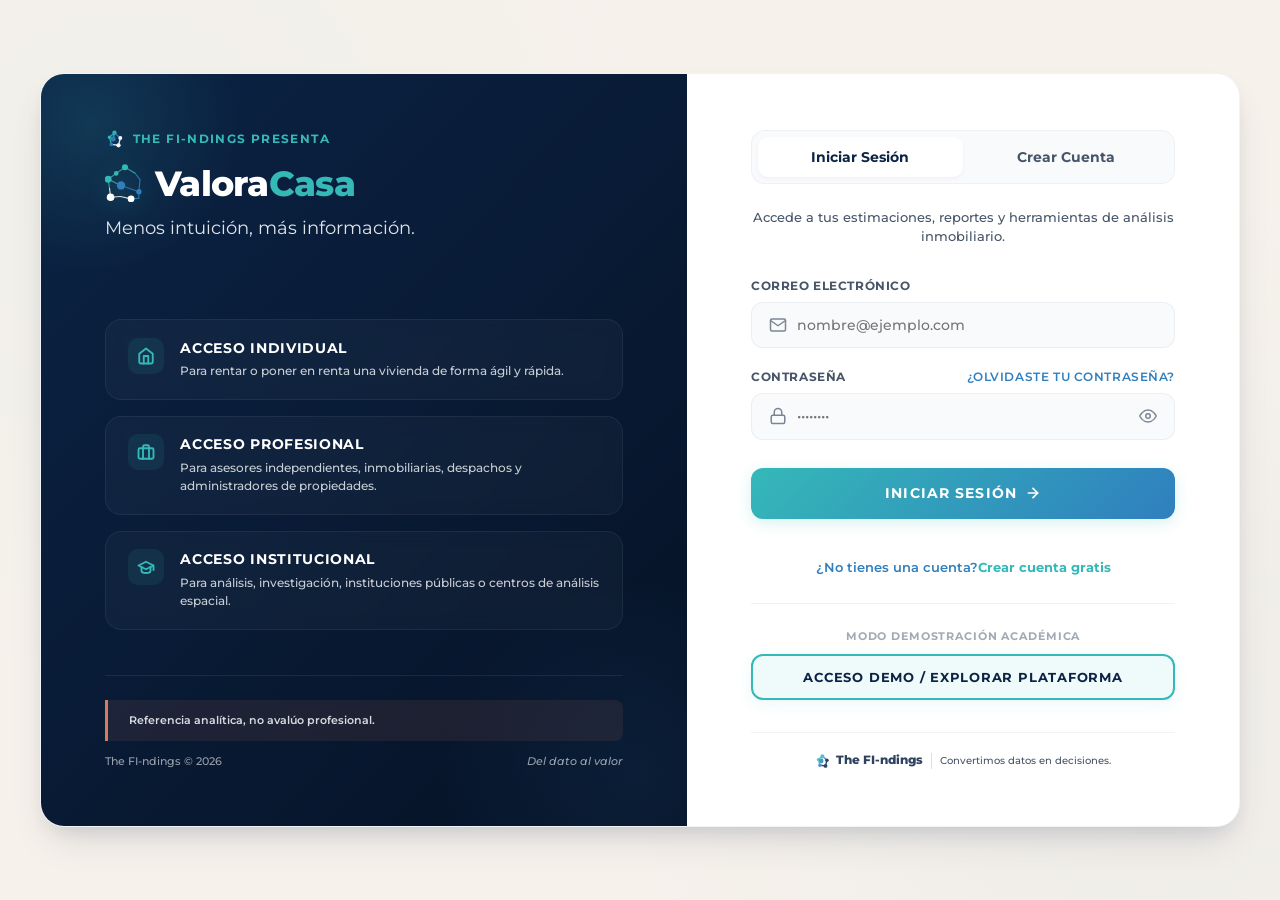
==== commit 84626fee: "fix demo" ====
--- a/login.html
+++ b/login.html
@@ -574,9 +574,9 @@
  }
 
  .btn-demo-link {
- background-color: var(--blanco-humo);
+ background-color: rgba(53, 184, 184, 0.08);
  color: var(--azul-marino);
- border: 1px dashed rgba(11, 35, 69, 0.15);
+ border: 2px solid var(--turquesa);
  padding: 0.85rem;
  border-radius: 12px;
  font-family: var(--font-family);
@@ -590,12 +590,14 @@
  justify-content: center;
  align-items: center;
  gap: 0.5rem;
+ box-shadow: 0 4px 15px rgba(53, 184, 184, 0.1);
  }
 
  .btn-demo-link:hover {
- background-color: var(--beige);
- border-color: var(--turquesa);
- color: var(--turquesa);
+ background-color: var(--turquesa);
+ color: var(--azul-marino);
+ box-shadow: 0 6px 20px rgba(53, 184, 184, 0.3);
+ transform: translateY(-2px);
  }
 
  /* Footer del Panel Derecho */
@@ -1107,7 +1109,12 @@
 <div class="access-levels-container">
 <!-- 1. Individual -->
 <div class="access-level-card">
-<div class="card-icon-box"></div>
+<div class="card-icon-box">
+  <svg viewBox="0 0 24 24" width="18" height="18" fill="none" stroke="currentColor" stroke-width="2.5" stroke-linecap="round" stroke-linejoin="round">
+    <path d="M3 9l9-7 9 7v11a2 2 0 0 1-2 2H5a2 2 0 0 1-2-2z"></path>
+    <polyline points="9 22 9 12 15 12 15 22"></polyline>
+  </svg>
+</div>
 <div class="card-info">
 <h4>Acceso Individual</h4>
 <p>Para rentar o poner en renta una vivienda de forma ágil y rápida.</p>
@@ -1116,7 +1123,12 @@
  
 <!-- 2. Profesional -->
 <div class="access-level-card">
-<div class="card-icon-box"></div>
+<div class="card-icon-box">
+  <svg viewBox="0 0 24 24" width="18" height="18" fill="none" stroke="currentColor" stroke-width="2.5" stroke-linecap="round" stroke-linejoin="round">
+    <rect x="2" y="7" width="20" height="14" rx="2" ry="2"></rect>
+    <path d="M16 21V5a2 2 0 0 0-2-2h-4a2 2 0 0 0-2 2v16"></path>
+  </svg>
+</div>
 <div class="card-info">
 <h4>Acceso Profesional</h4>
 <p>Para asesores independientes, inmobiliarias, despachos y administradores de propiedades.</p>
@@ -1125,7 +1137,12 @@
  
 <!-- 3. Institucional -->
 <div class="access-level-card">
-<div class="card-icon-box">️</div>
+<div class="card-icon-box">
+  <svg viewBox="0 0 24 24" width="18" height="18" fill="none" stroke="currentColor" stroke-width="2.5" stroke-linecap="round" stroke-linejoin="round">
+    <path d="M22 10v6M2 10l10-5 10 5-10 5z"></path>
+    <path d="M6 12v5c0 2 2 3 6 3s6-1 6-3v-5"></path>
+  </svg>
+</div>
 <div class="card-info">
 <h4>Acceso Institucional</h4>
 <p>Para análisis, investigación, instituciones públicas o centros de análisis espacial.</p>
@@ -1380,7 +1397,7 @@
 </svg>
 <span class="findings-footer-text">The FI-ndings</span>
 </a>
-<span class="findings-footer-slogan">“Convertimos datos en decisiones.”</span>
+<span class="findings-footer-slogan">Convertimos datos en decisiones.</span>
 </div>
 
 </div>
@@ -1465,74 +1482,84 @@
  }
  }
 
- // CONTROL DEL MODAL DE ACCESO DIRECTO DEMO
- function openDemoModal() {
- document.getElementById('lbl-demo-modal').classList.add('active');
- }
-
- function closeDemoModal() {
- document.getElementById('lbl-demo-modal').classList.remove('active');
- }
-
- // SIMULACIÓN DE REDIRECCIONAMIENTO CON ANIMACIÓN DE ENLACE DE DATOS
- function redirectWithLoader(url, message) {
- closeDemoModal();
- const overlay = document.getElementById('lbl-success-overlay');
- const title = document.getElementById('lbl-overlay-title');
- const subtitle = document.getElementById('lbl-overlay-subtitle');
- const spinner = document.getElementById('lbl-overlay-spinner');
- const badge = document.getElementById('lbl-overlay-badge');
-
- overlay.classList.add('active');
- title.innerText = "Estableciendo Conexión de Datos";
- subtitle.innerText = message;
-
- setTimeout(() =>{
- overlay.classList.add('show-check');
- title.innerText = "Acceso Autorizado";
- subtitle.innerText = "Redireccionando de forma segura...";
- 
- setTimeout(() =>{
- window.location.href = url;
- }, 1000);
- }, 1800);
- }
-
- // CONTROL DE MENSAJES TEMPORALES (TOAST / AVISO)
- function triggerToast(message) {
- alert(message);
- }
-
- // CONTROL DE ENVÍO DE FORMULARIOS CON VALIDACIÓN Y REDIRECCIÓN INTELIGENTE
- function handleFormSubmit(event, type) {
- event.preventDefault();
- 
- const overlay = document.getElementById('lbl-success-overlay');
- const title = document.getElementById('lbl-overlay-title');
- const subtitle = document.getElementById('lbl-overlay-subtitle');
- 
- // Mostrar overlay de carga predictiva
- overlay.classList.remove('show-check');
- overlay.classList.add('active');
- 
- if (type === 'login') {
- const email = document.getElementById('login_email').value;
- title.innerText = "Autenticando Identidad";
- subtitle.innerText = `Sincronizando sesión para ${email}...`;
- 
- // Simular éxito y redirección inteligente según contexto de datos
- setTimeout(() =>{
- overlay.classList.add('show-check');
- title.innerText = "Sesión Iniciada Exitosamente";
- subtitle.innerText = "Cargando tus credenciales de negocio...";
- 
- setTimeout(() =>{
- // Mandamos directamente al simulador
- window.location.href = 'usuariofinal.html';
- }, 1200);
- }, 2000);
- 
- } else {
+  // CONTROL DEL MODAL DE ACCESO DIRECTO DEMO
+  function openDemoModal() {
+    const modal = document.getElementById('lbl-demo-modal');
+    if (modal) {
+      modal.classList.add('active');
+    }
+  }
+
+  function closeDemoModal() {
+    const modal = document.getElementById('lbl-demo-modal');
+    if (modal) {
+      modal.classList.remove('active');
+    }
+  }
+
+  // SIMULACIÓN DE REDIRECCIONAMIENTO CON ANIMACIÓN DE ENLACE DE DATOS
+  function redirectWithLoader(url, message) {
+    closeDemoModal();
+    const overlay = document.getElementById('lbl-success-overlay');
+    const title = document.getElementById('lbl-overlay-title');
+    const subtitle = document.getElementById('lbl-overlay-subtitle');
+
+    overlay.classList.remove('show-check');
+    overlay.classList.add('active');
+    title.innerText = "Autenticando Acceso Demo";
+    subtitle.innerText = "Sincronizando sesión para exploración rápida...";
+
+    // Guardar token de acceso para bypass de bloqueos
+    sessionStorage.setItem('isLoggedIn', 'true');
+
+    setTimeout(() => {
+      overlay.classList.add('show-check');
+      title.innerText = "Sesión Iniciada Exitosamente";
+      subtitle.innerText = "Cargando el Simulador de Renta Predictivo...";
+      
+      setTimeout(() => {
+        window.location.href = url;
+      }, 1200);
+    }, 2000);
+  }
+
+  // CONTROL DE MENSAJES TEMPORALES (TOAST / AVISO)
+  function triggerToast(message) {
+    alert(message);
+  }
+
+  // CONTROL DE ENVÍO DE FORMULARIOS CON VALIDACIÓN Y REDIRECCIÓN INTELIGENTE
+  function handleFormSubmit(event, type) {
+    event.preventDefault();
+    
+    const overlay = document.getElementById('lbl-success-overlay');
+    const title = document.getElementById('lbl-overlay-title');
+    const subtitle = document.getElementById('lbl-overlay-subtitle');
+    
+    // Mostrar overlay de carga predictiva
+    overlay.classList.remove('show-check');
+    overlay.classList.add('active');
+    
+    if (type === 'login') {
+      const email = document.getElementById('login_email').value;
+      title.innerText = "Autenticando Identidad";
+      subtitle.innerText = `Sincronizando sesión para ${email}...`;
+      
+      // Guardar token de acceso
+      sessionStorage.setItem('isLoggedIn', 'true');
+      
+      // Simular éxito y redirección inteligente según contexto de datos
+      setTimeout(() =>{
+        overlay.classList.add('show-check');
+        title.innerText = "Sesión Iniciada Exitosamente";
+        subtitle.innerText = "Cargando tus credenciales de negocio...";
+        
+        setTimeout(() =>{
+          // Mandamos directamente al simulador
+          window.location.href = 'usuariofinal.html';
+        }, 1200);
+      }, 2000);
+    } else {
  const nombre = document.getElementById('reg_nombre').value;
  const tipoCuenta = document.getElementById('reg_tipo_cuenta').value;
  title.innerText = "Procesando Registro";
